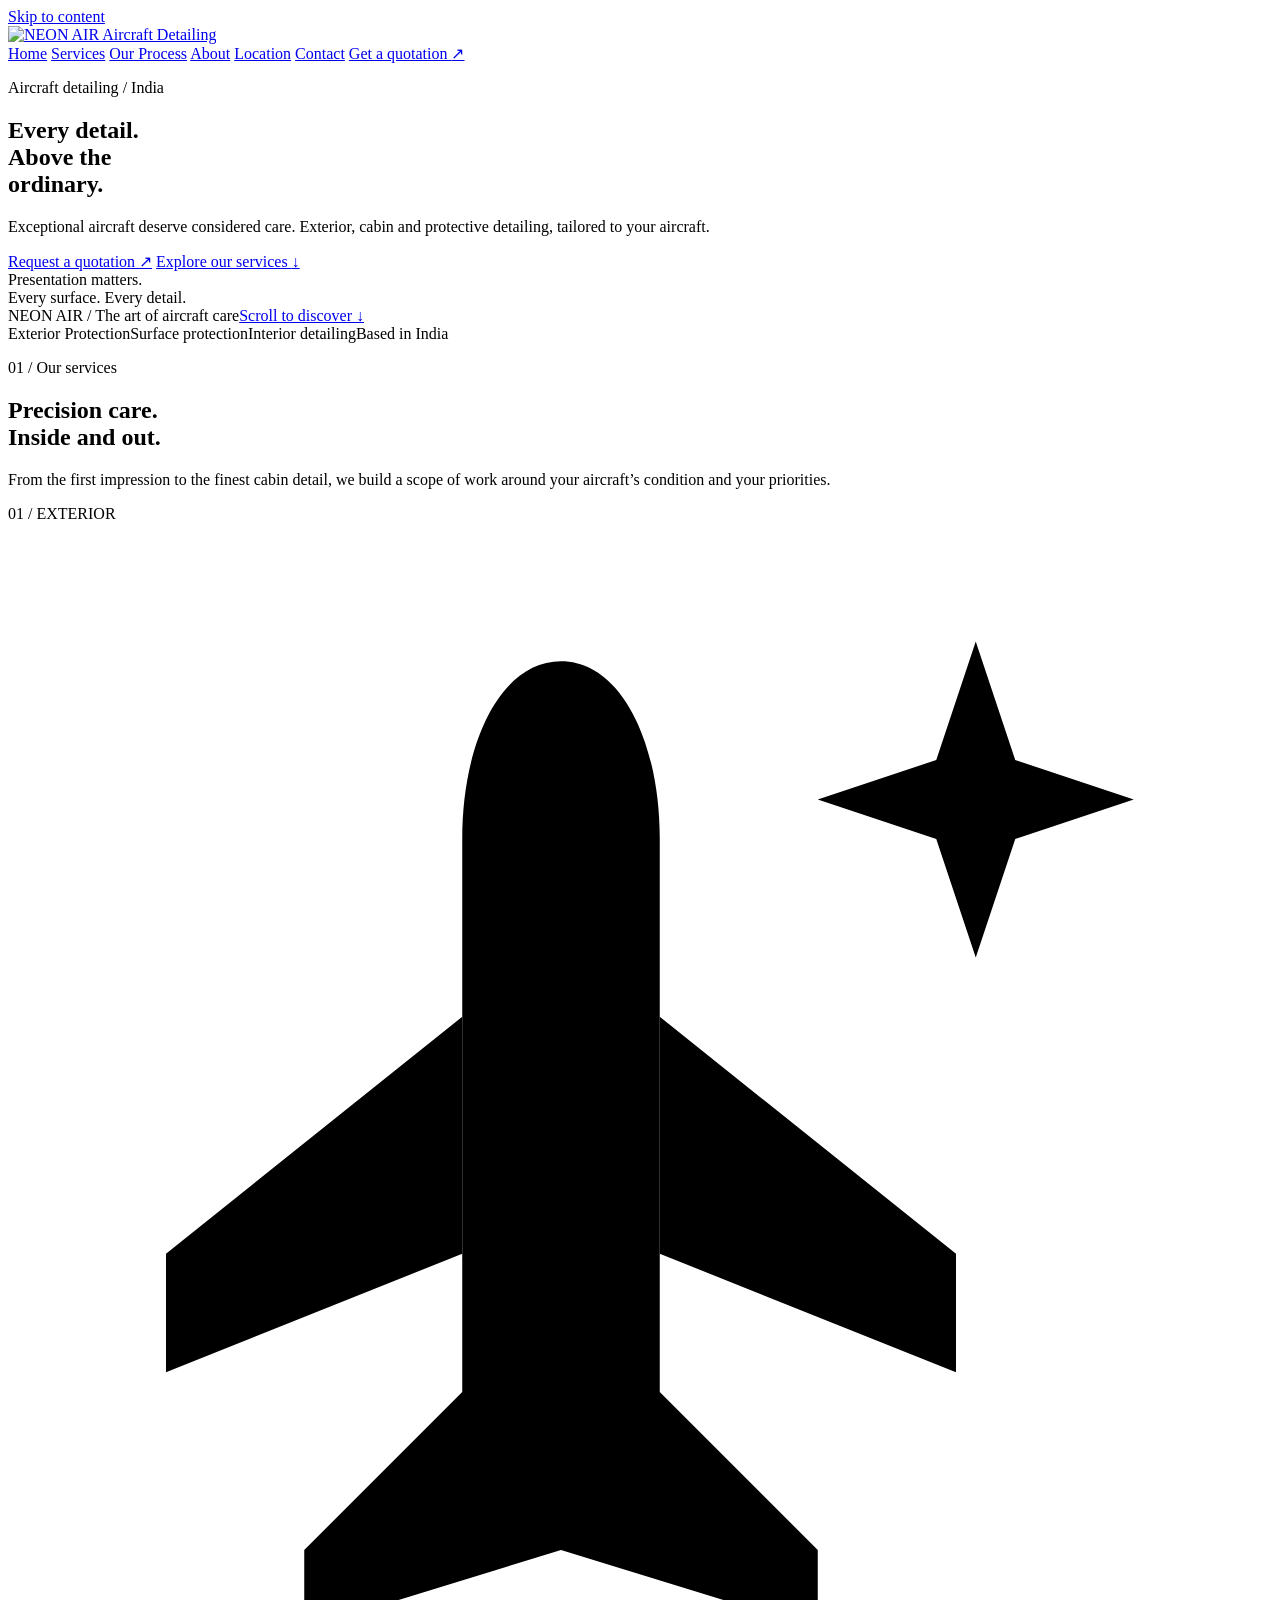
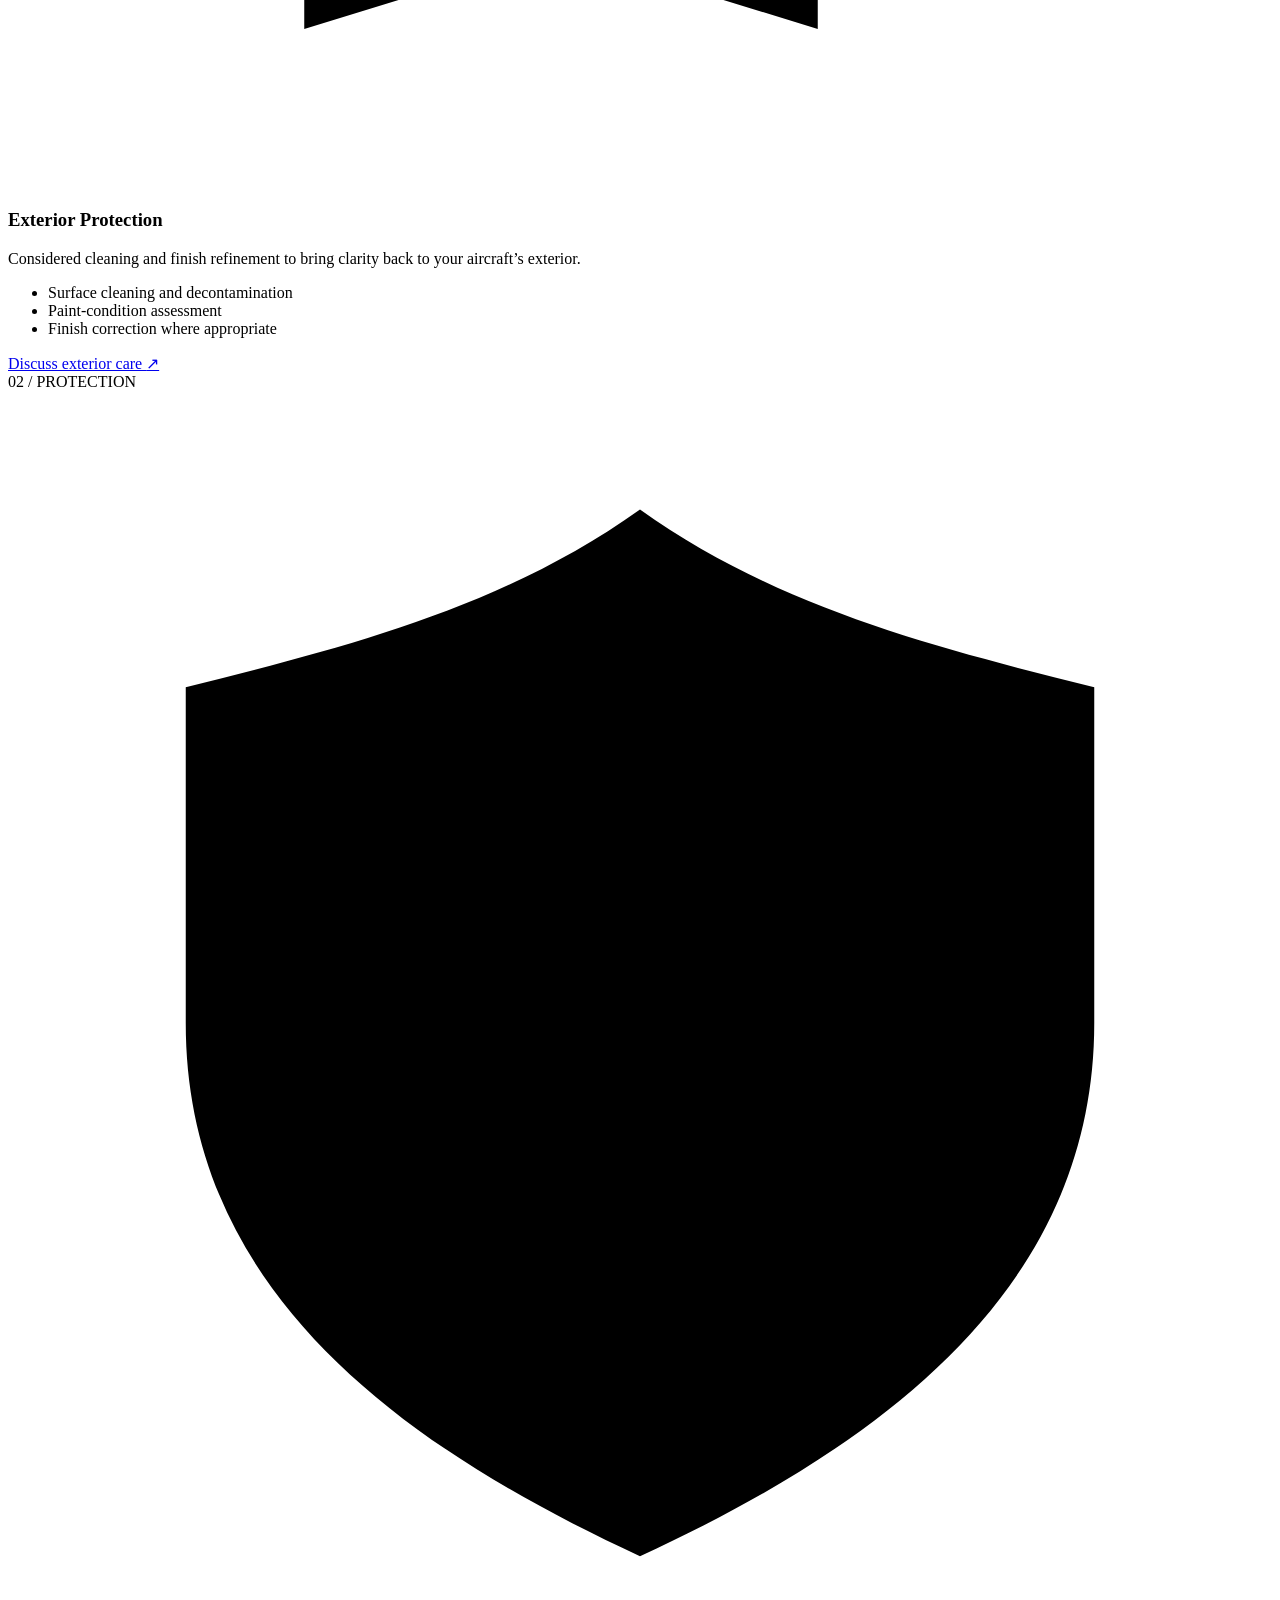
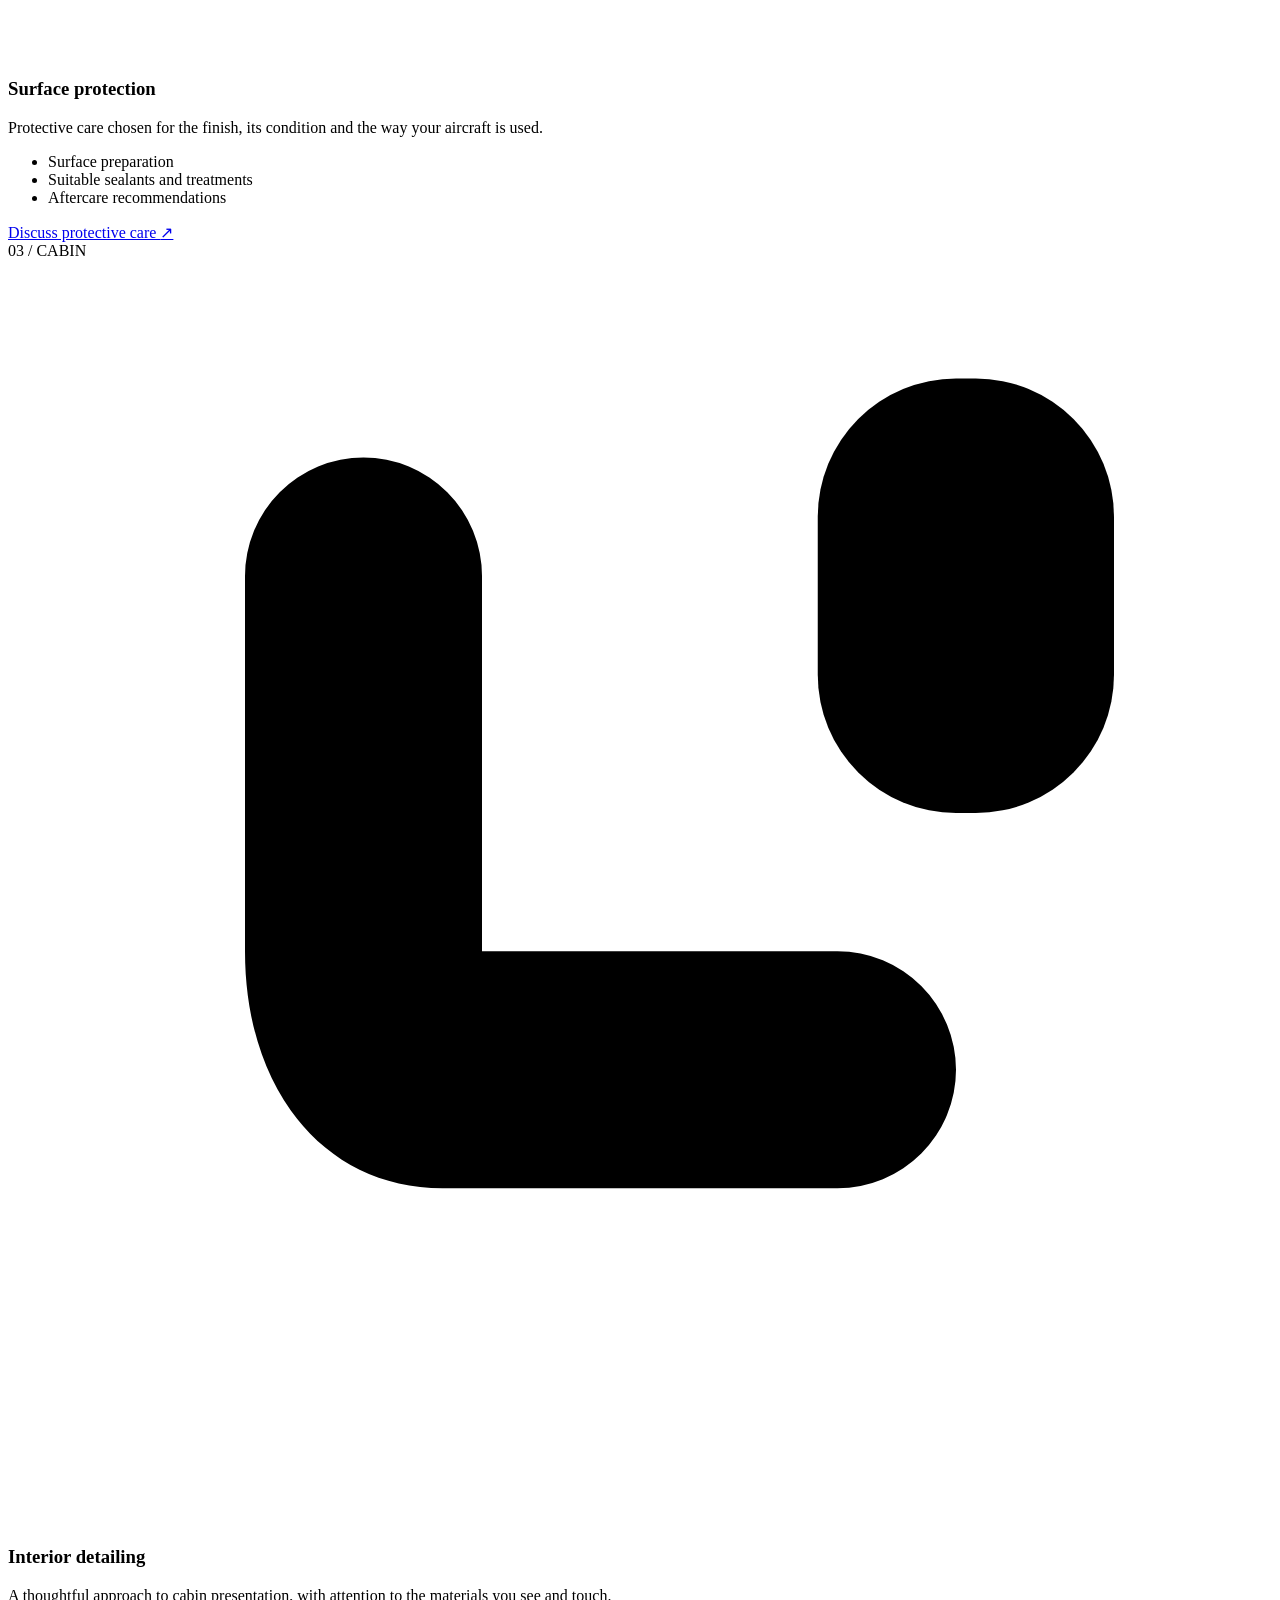
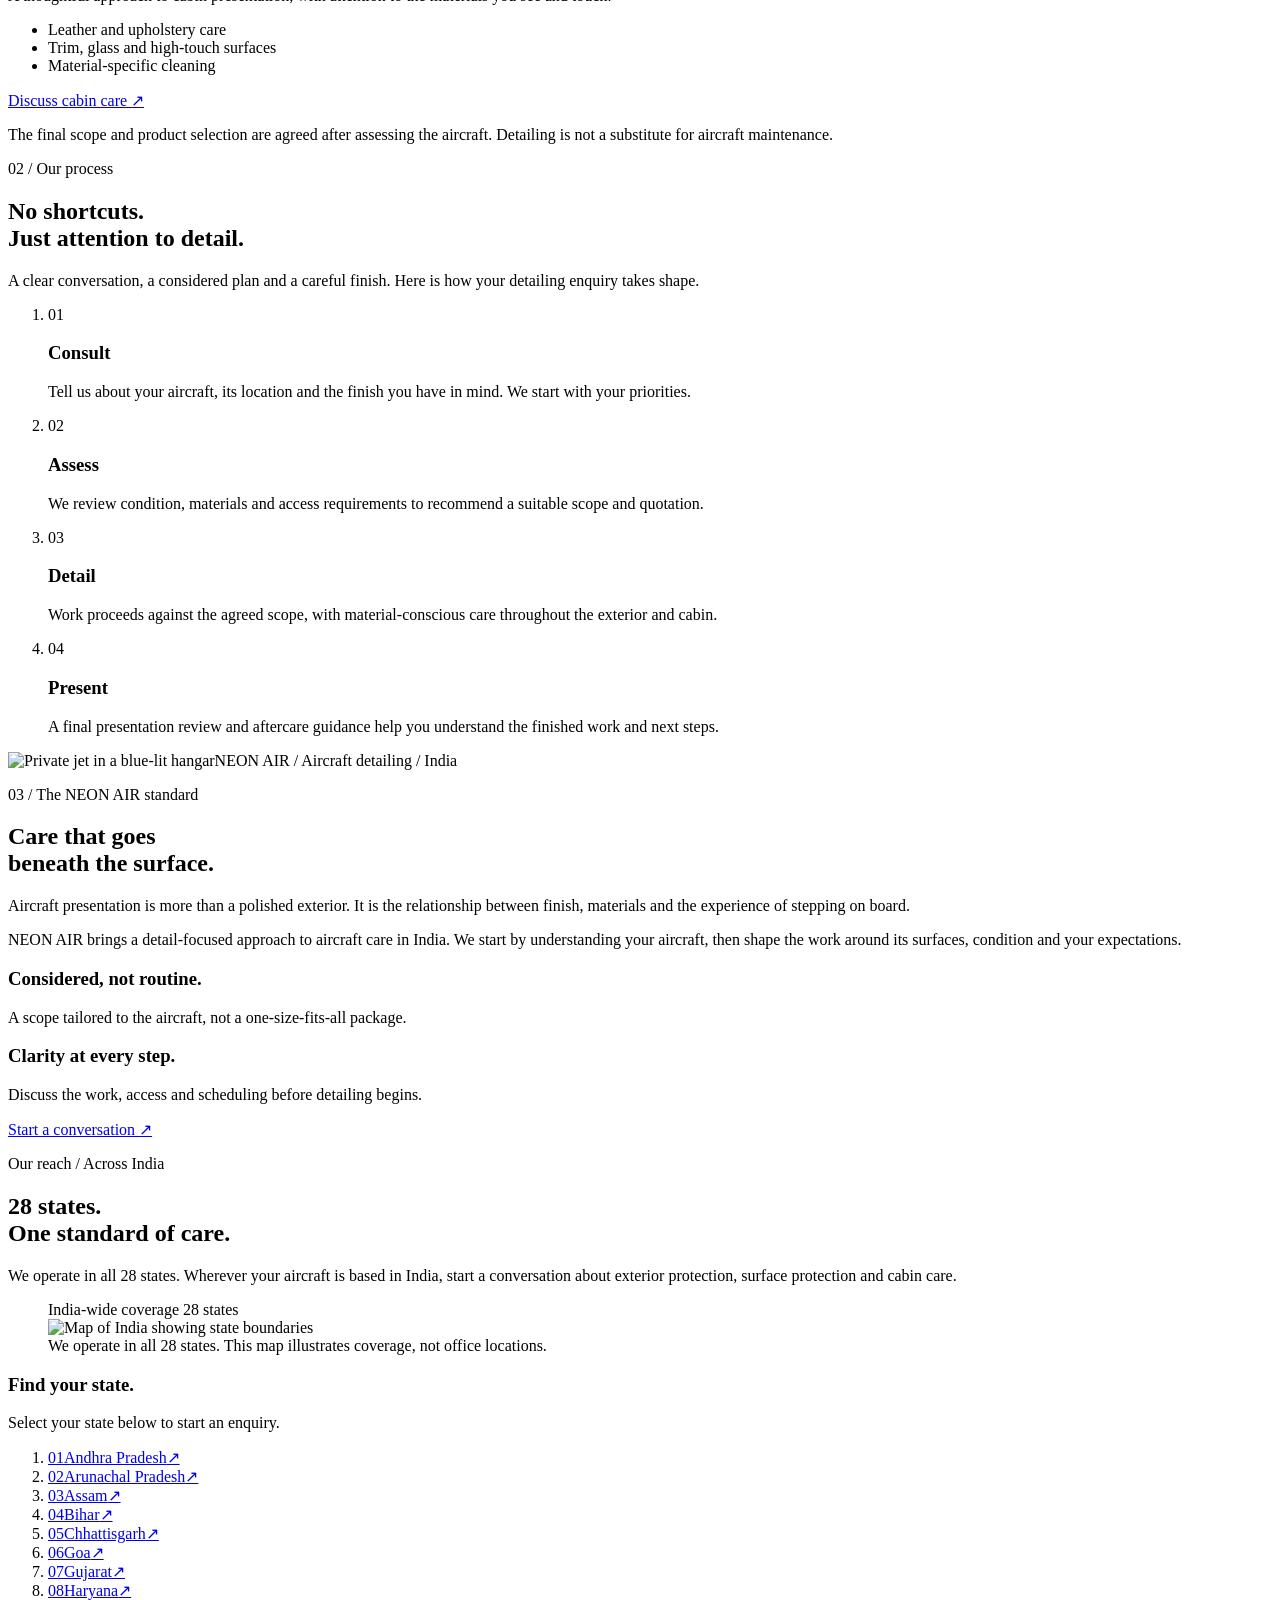
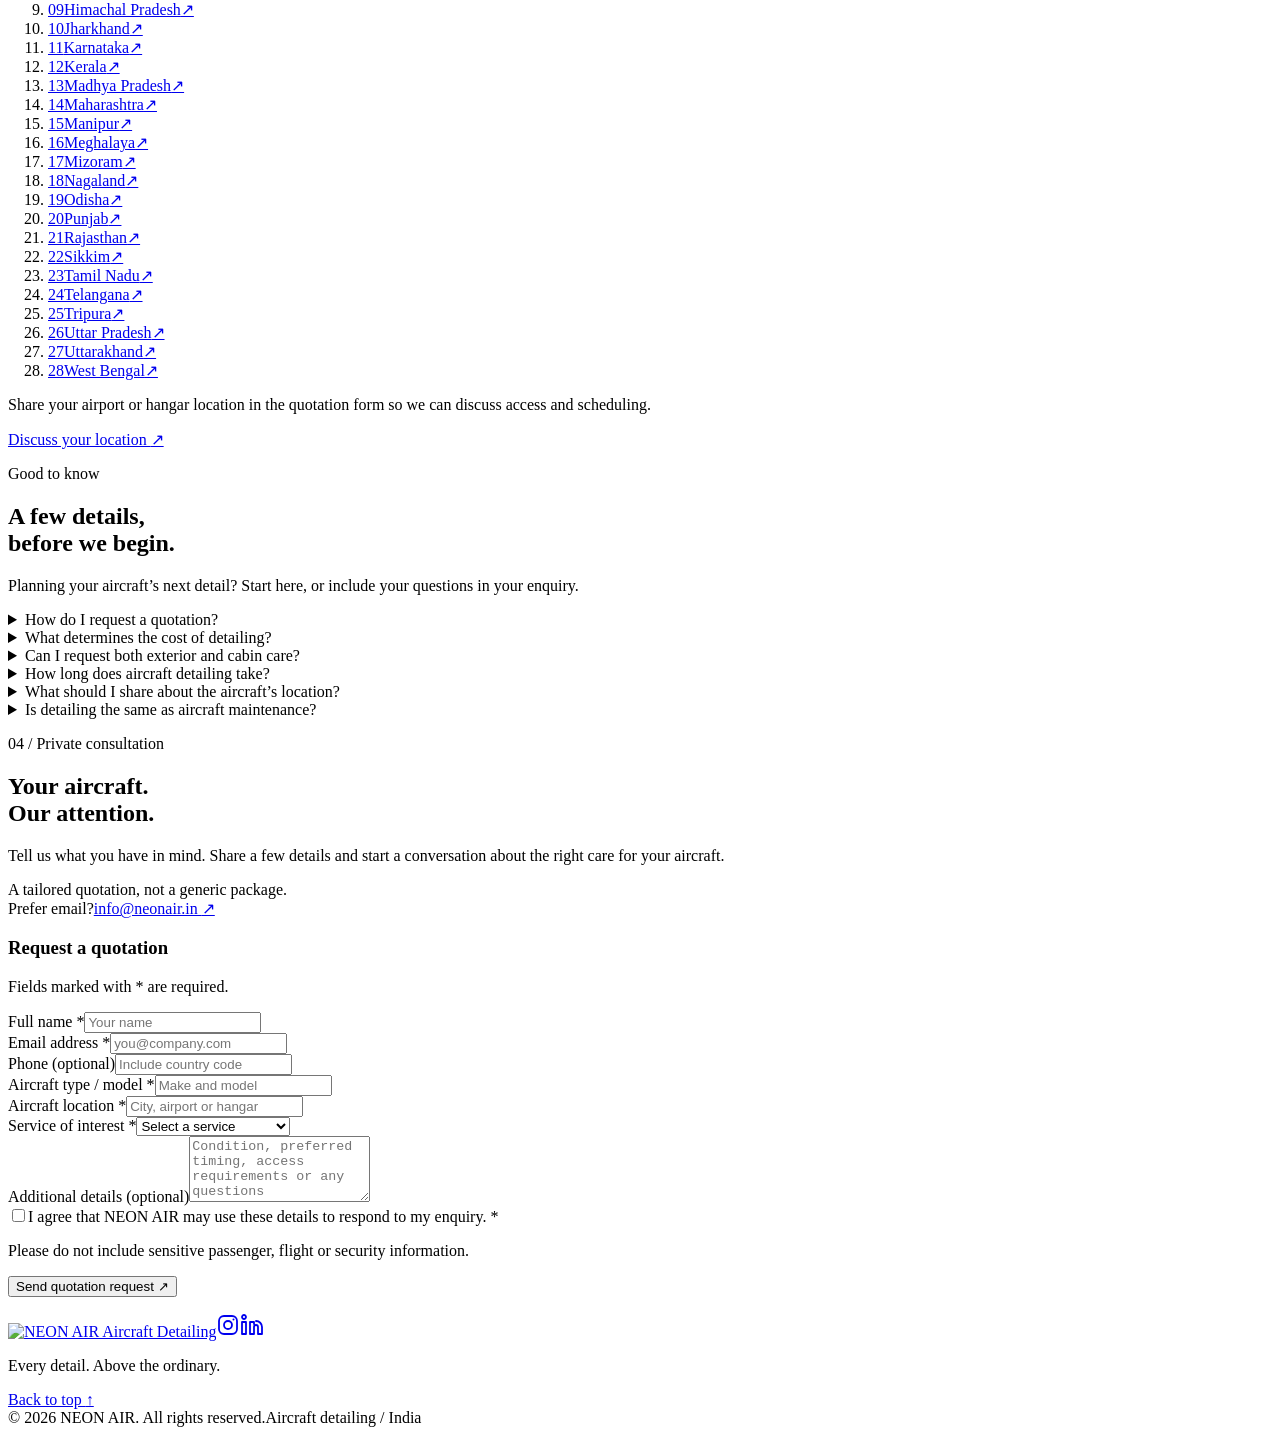
==== index.html @ f0d74b93 "Add NEON AIR homepage" ====
<!doctype html>
<html lang="en">
<head>
  <meta charset="UTF-8">
  <meta name="viewport" content="width=device-width, initial-scale=1">
  <meta name="theme-color" content="#080f20">
  <meta name="description" content="NEON AIR aircraft detailing in India. Explore Exterior Protection, surface protection and interior detailing, and request a tailored quotation for your aircraft.">
  <title>NEON AIR | Aircraft Detailing in India</title>
  <link rel="icon" href="neon-air-logo.webp" type="image/webp">
  <link rel="preload" href="hero-private-jet.webp" as="image">
  <link rel="stylesheet" href="styles.css">
  <script src="site.js" defer></script>
</head>
<body>
  <a class="skip-link" href="#main">Skip to content</a>
  <header class="site-header">
    <div class="wrap header-inner">
      <a class="brand" href="#top" aria-label="NEON AIR home"><img src="neon-air-logo.webp" alt="NEON AIR Aircraft Detailing" width="1806" height="871"></a>
      <nav id="primary-navigation" class="navigation" aria-label="Main navigation">
        <a href="#top" aria-current="location">Home</a>
        <a href="#services">Services</a>
        <a href="#process">Our Process</a>
        <a href="#about">About</a>
        <a href="#coverage">Location</a>
        <a href="#contact">Contact</a>
        <a class="button button-small nav-quote" href="#contact">Get a quotation <span aria-hidden="true">↗</span></a>
      </nav>
    </div>
  </header>
  <main id="main" tabindex="-1">
    <section id="top" class="hero" aria-labelledby="hero-title">
      <div class="wrap hero-inner">
        <div class="hero-copy">
          <p class="eyebrow"><span class="status-dot" aria-hidden="true"></span> Aircraft detailing <span class="divider">/</span> India</p>
          <h1 id="hero-title">Every detail.<br>Above the<br><span>ordinary.</span></h1>
          <p class="hero-description">Exceptional aircraft deserve considered care. Exterior, cabin and protective detailing, tailored to your aircraft.</p>
          <div class="cta-row">
            <a class="button button-filled" href="#contact">Request a quotation <span aria-hidden="true">↗</span></a>
            <a class="text-link" href="#services">Explore our services <span aria-hidden="true">↓</span></a>
          </div>
        </div>
        <div class="hero-caption"><span class="caption-line" aria-hidden="true"></span><span>Presentation matters.<br>Every surface. Every detail.</span></div>
      </div>
      <div class="hero-bottom wrap"><span>NEON AIR <span class="divider">/</span> The art of aircraft care</span><a href="#services">Scroll to discover <span aria-hidden="true">↓</span></a></div>
    </section>

    <div class="service-strip" aria-label="Our areas of care"><div class="wrap"><span>Exterior Protection</span><span>Surface protection</span><span>Interior detailing</span><span class="strip-location">Based in India</span></div></div>

    <section id="services" class="section" aria-labelledby="services-title">
      <div class="wrap">
        <div class="section-heading"><div><p class="eyebrow">01 <span class="divider">/</span> Our services</p><h2 id="services-title">Precision care.<br><span class="muted-heading">Inside and out.</span></h2></div><p class="section-intro">From the first impression to the finest cabin detail, we build a scope of work around your aircraft’s condition and your priorities.</p></div>
        <div class="services-grid">
          <article class="service-card"><span class="service-number">01 / EXTERIOR</span><div class="service-symbol" aria-hidden="true"><svg viewBox="0 0 64 64" focusable="false"><path d="M33 52V16c0-5-2-9-5-9s-5 4-5 9v36l5-4 5 4Z"/><path d="m23 25-15 12v6l15-6m10-12 15 12v6l-15-6M23 44l-8 8v4l13-4 13 4v-4l-8-8"/><path class="icon-accent" d="m49 6 2 6 6 2-6 2-2 6-2-6-6-2 6-2 2-6Z"/></svg></div><h3>Exterior Protection</h3><p>Considered cleaning and finish refinement to bring clarity back to your aircraft’s exterior.</p><ul><li>Surface cleaning and decontamination</li><li>Paint-condition assessment</li><li>Finish correction where appropriate</li></ul><a class="text-link" href="#contact" data-service="Exterior Protection">Discuss exterior care <span aria-hidden="true">↗</span></a></article>
          <article class="service-card"><span class="service-number">02 / PROTECTION</span><div class="service-symbol" aria-hidden="true"><svg viewBox="0 0 64 64" focusable="false"><path d="M32 6c7 5 15 7 23 9v17c0 13-10 21-23 27C19 53 9 45 9 32V15c8-2 16-4 23-9Z"/><path d="M32 14c5 3 10 5 15 6v12c0 9-6 15-15 20-9-5-15-11-15-20V20c5-1 10-3 15-6Z"/><path class="icon-accent" d="m23 32 6 6 13-14"/></svg></div><h3>Surface protection</h3><p>Protective care chosen for the finish, its condition and the way your aircraft is used.</p><ul><li>Surface preparation</li><li>Suitable sealants and treatments</li><li>Aftercare recommendations</li></ul><a class="text-link" href="#contact" data-service="Surface protection">Discuss protective care <span aria-hidden="true">↗</span></a></article>
          <article class="service-card"><span class="service-number">03 / CABIN</span><div class="service-symbol" aria-hidden="true"><svg viewBox="0 0 64 64" focusable="false"><rect x="41" y="6" width="15" height="22" rx="7"/><path d="M12 35V16a6 6 0 0 1 12 0v19h18a6 6 0 0 1 0 12H22c-6 0-10-5-10-12Zm12-7h10M22 47v10m19-10v10M17 57h29"/><path class="icon-accent" d="M46 12h5m-3 5v5"/></svg></div><h3>Interior detailing</h3><p>A thoughtful approach to cabin presentation, with attention to the materials you see and touch.</p><ul><li>Leather and upholstery care</li><li>Trim, glass and high-touch surfaces</li><li>Material-specific cleaning</li></ul><a class="text-link" href="#contact" data-service="Interior detailing">Discuss cabin care <span aria-hidden="true">↗</span></a></article>
        </div>
        <p class="section-footnote">The final scope and product selection are agreed after assessing the aircraft. Detailing is not a substitute for aircraft maintenance.</p>
      </div>
    </section>

    <section id="process" class="section section-alt" aria-labelledby="process-title">
      <div class="wrap">
        <div class="section-heading"><div><p class="eyebrow">02 <span class="divider">/</span> Our process</p><h2 id="process-title">No shortcuts.<br><span class="muted-heading">Just attention to detail.</span></h2></div><p class="section-intro">A clear conversation, a considered plan and a careful finish. Here is how your detailing enquiry takes shape.</p></div>
        <ol class="process-grid">
          <li><span class="step-number">01</span><h3>Consult</h3><p>Tell us about your aircraft, its location and the finish you have in mind. We start with your priorities.</p></li>
          <li><span class="step-number">02</span><h3>Assess</h3><p>We review condition, materials and access requirements to recommend a suitable scope and quotation.</p></li>
          <li><span class="step-number">03</span><h3>Detail</h3><p>Work proceeds against the agreed scope, with material-conscious care throughout the exterior and cabin.</p></li>
          <li><span class="step-number">04</span><h3>Present</h3><p>A final presentation review and aftercare guidance help you understand the finished work and next steps.</p></li>
        </ol>
      </div>
    </section>

    <section id="about" class="section" aria-labelledby="about-title">
      <div class="wrap about-grid">
        <div class="about-image"><img src="hero-private-jet.webp" alt="Private jet in a blue-lit hangar" width="1672" height="941" loading="lazy"><span class="image-caption">NEON AIR / Aircraft detailing / India</span></div>
        <div class="about-copy"><p class="eyebrow">03 <span class="divider">/</span> The NEON AIR standard</p><h2 id="about-title">Care that goes<br>beneath the surface.</h2><p>Aircraft presentation is more than a polished exterior. It is the relationship between finish, materials and the experience of stepping on board.</p><p>NEON AIR brings a detail-focused approach to aircraft care in India. We start by understanding your aircraft, then shape the work around its surfaces, condition and your expectations.</p><div class="about-principles"><div><h3>Considered, not routine.</h3><p>A scope tailored to the aircraft, not a one-size-fits-all package.</p></div><div><h3>Clarity at every step.</h3><p>Discuss the work, access and scheduling before detailing begins.</p></div></div><a class="text-link" href="#contact">Start a conversation <span aria-hidden="true">↗</span></a></div>
      </div>
    </section>

    <section id="coverage" class="section coverage-section" aria-labelledby="coverage-title">
      <div class="wrap">
        <div class="section-heading"><div><p class="eyebrow">Our reach <span class="divider">/</span> Across India</p><h2 id="coverage-title">28 states.<br><span class="muted-heading">One standard of care.</span></h2></div><p class="section-intro">We operate in all 28 states. Wherever your aircraft is based in India, start a conversation about exterior protection, surface protection and cabin care.</p></div>
        <div class="coverage-grid">
          <figure class="coverage-map">
            <div class="map-heading"><span class="eyebrow">India-wide coverage</span><span class="map-key"><span class="status-dot" aria-hidden="true"></span> 28 states</span></div>
            <img src="india-map.webp" alt="Map of India showing state boundaries" width="658" height="602" loading="lazy">
            <figcaption>We operate in all 28 states. This map illustrates coverage, not office locations.</figcaption>
          </figure>
          <div class="coverage-states">
            <h3>Find your state.</h3><p class="coverage-intro">Select your state below to start an enquiry.</p>
            <ol class="state-list" aria-label="All 28 states served by NEON AIR">
              <li><a href="#contact" data-state="Andhra Pradesh"><span class="state-number">01</span><span>Andhra Pradesh</span><span class="state-arrow" aria-hidden="true">↗</span></a></li>
              <li><a href="#contact" data-state="Arunachal Pradesh"><span class="state-number">02</span><span>Arunachal Pradesh</span><span class="state-arrow" aria-hidden="true">↗</span></a></li>
              <li><a href="#contact" data-state="Assam"><span class="state-number">03</span><span>Assam</span><span class="state-arrow" aria-hidden="true">↗</span></a></li>
              <li><a href="#contact" data-state="Bihar"><span class="state-number">04</span><span>Bihar</span><span class="state-arrow" aria-hidden="true">↗</span></a></li>
              <li><a href="#contact" data-state="Chhattisgarh"><span class="state-number">05</span><span>Chhattisgarh</span><span class="state-arrow" aria-hidden="true">↗</span></a></li>
              <li><a href="#contact" data-state="Goa"><span class="state-number">06</span><span>Goa</span><span class="state-arrow" aria-hidden="true">↗</span></a></li>
              <li><a href="#contact" data-state="Gujarat"><span class="state-number">07</span><span>Gujarat</span><span class="state-arrow" aria-hidden="true">↗</span></a></li>
              <li><a href="#contact" data-state="Haryana"><span class="state-number">08</span><span>Haryana</span><span class="state-arrow" aria-hidden="true">↗</span></a></li>
              <li><a href="#contact" data-state="Himachal Pradesh"><span class="state-number">09</span><span>Himachal Pradesh</span><span class="state-arrow" aria-hidden="true">↗</span></a></li>
              <li><a href="#contact" data-state="Jharkhand"><span class="state-number">10</span><span>Jharkhand</span><span class="state-arrow" aria-hidden="true">↗</span></a></li>
              <li><a href="#contact" data-state="Karnataka"><span class="state-number">11</span><span>Karnataka</span><span class="state-arrow" aria-hidden="true">↗</span></a></li>
              <li><a href="#contact" data-state="Kerala"><span class="state-number">12</span><span>Kerala</span><span class="state-arrow" aria-hidden="true">↗</span></a></li>
              <li><a href="#contact" data-state="Madhya Pradesh"><span class="state-number">13</span><span>Madhya Pradesh</span><span class="state-arrow" aria-hidden="true">↗</span></a></li>
              <li><a href="#contact" data-state="Maharashtra"><span class="state-number">14</span><span>Maharashtra</span><span class="state-arrow" aria-hidden="true">↗</span></a></li>
              <li><a href="#contact" data-state="Manipur"><span class="state-number">15</span><span>Manipur</span><span class="state-arrow" aria-hidden="true">↗</span></a></li>
              <li><a href="#contact" data-state="Meghalaya"><span class="state-number">16</span><span>Meghalaya</span><span class="state-arrow" aria-hidden="true">↗</span></a></li>
              <li><a href="#contact" data-state="Mizoram"><span class="state-number">17</span><span>Mizoram</span><span class="state-arrow" aria-hidden="true">↗</span></a></li>
              <li><a href="#contact" data-state="Nagaland"><span class="state-number">18</span><span>Nagaland</span><span class="state-arrow" aria-hidden="true">↗</span></a></li>
              <li><a href="#contact" data-state="Odisha"><span class="state-number">19</span><span>Odisha</span><span class="state-arrow" aria-hidden="true">↗</span></a></li>
              <li><a href="#contact" data-state="Punjab"><span class="state-number">20</span><span>Punjab</span><span class="state-arrow" aria-hidden="true">↗</span></a></li>
              <li><a href="#contact" data-state="Rajasthan"><span class="state-number">21</span><span>Rajasthan</span><span class="state-arrow" aria-hidden="true">↗</span></a></li>
              <li><a href="#contact" data-state="Sikkim"><span class="state-number">22</span><span>Sikkim</span><span class="state-arrow" aria-hidden="true">↗</span></a></li>
              <li><a href="#contact" data-state="Tamil Nadu"><span class="state-number">23</span><span>Tamil Nadu</span><span class="state-arrow" aria-hidden="true">↗</span></a></li>
              <li><a href="#contact" data-state="Telangana"><span class="state-number">24</span><span>Telangana</span><span class="state-arrow" aria-hidden="true">↗</span></a></li>
              <li><a href="#contact" data-state="Tripura"><span class="state-number">25</span><span>Tripura</span><span class="state-arrow" aria-hidden="true">↗</span></a></li>
              <li><a href="#contact" data-state="Uttar Pradesh"><span class="state-number">26</span><span>Uttar Pradesh</span><span class="state-arrow" aria-hidden="true">↗</span></a></li>
              <li><a href="#contact" data-state="Uttarakhand"><span class="state-number">27</span><span>Uttarakhand</span><span class="state-arrow" aria-hidden="true">↗</span></a></li>
              <li><a href="#contact" data-state="West Bengal"><span class="state-number">28</span><span>West Bengal</span><span class="state-arrow" aria-hidden="true">↗</span></a></li>
            </ol>
            <p class="coverage-note">Share your airport or hangar location in the quotation form so we can discuss access and scheduling.</p>
            <a class="button" href="#contact">Discuss your location <span aria-hidden="true">↗</span></a>
          </div>
        </div>
      </div>
    </section>

    <section class="section section-alt" aria-labelledby="faq-title">
      <div class="wrap faq-grid"><div><p class="eyebrow">Good to know</p><h2 id="faq-title">A few details,<br>before we begin.</h2><p class="section-intro">Planning your aircraft’s next detail? Start here, or include your questions in your enquiry.</p></div><div class="faq-list">
        <details><summary>How do I request a quotation?</summary><p>Complete the form below with your aircraft type, location and services of interest. Add any condition details or timing preferences so we can discuss a suitable scope with you.</p></details>
        <details><summary>What determines the cost of detailing?</summary><p>The aircraft’s size, surface condition, requested services and access requirements inform the quotation. The scope is discussed before work is agreed; there is no single price for every aircraft.</p></details>
        <details><summary>Can I request both exterior and cabin care?</summary><p>Yes. Select “Complete aircraft care” in the enquiry form, or explain the combination you need in the details field. We can then discuss the appropriate work for each area.</p></details>
        <details><summary>How long does aircraft detailing take?</summary><p>Timing depends on the agreed scope and the condition of the aircraft. Share your preferred dates and operational constraints so scheduling and availability can be discussed during the consultation.</p></details>
        <details><summary>What should I share about the aircraft’s location?</summary><p>Include the city, airport or hangar location, along with any relevant access arrangements. Location and availability are confirmed during the consultation before work is scheduled.</p></details>
        <details><summary>Is detailing the same as aircraft maintenance?</summary><p>No. Detailing focuses on cleaning, surface care and presentation. It does not replace inspections, airworthiness requirements or maintenance by appropriately qualified personnel.</p></details>
      </div></div>
    </section>

    <section id="contact" class="section contact-section" aria-labelledby="contact-title">
      <div class="wrap contact-grid">
        <div class="contact-copy"><p class="eyebrow">04 <span class="divider">/</span> Private consultation</p><h2 id="contact-title">Your aircraft.<br><span>Our attention.</span></h2><p>Tell us what you have in mind. Share a few details and start a conversation about the right care for your aircraft.</p><div class="contact-note"><span class="status-dot" aria-hidden="true"></span><span>A tailored quotation, not a generic package.</span></div><div class="email-contact"><span>Prefer email?</span><a href="mailto:info@neonair.in">info@neonair.in <span aria-hidden="true">↗</span></a></div></div>
        <form name="quotation" id="quotation-form" method="POST" action="/thank-you" data-netlify="true" netlify-honeypot="bot-field" class="quote-form">
          <input type="hidden" name="form-name" value="quotation">
          <p hidden><label>Leave this field empty: <input name="bot-field" tabindex="-1" autocomplete="off"></label></p>
          <h3>Request a quotation</h3><p class="form-intro">Fields marked with * are required.</p>
          <div class="form-grid">
            <div class="field"><label for="name">Full name *</label><input id="name" name="name" autocomplete="name" maxlength="120" required placeholder="Your name"></div>
            <div class="field"><label for="email">Email address *</label><input id="email" name="email" type="email" autocomplete="email" maxlength="254" required placeholder="you@company.com"></div>
            <div class="field"><label for="phone">Phone <span>(optional)</span></label><input id="phone" name="phone" type="tel" autocomplete="tel" maxlength="40" placeholder="Include country code"></div>
            <div class="field"><label for="aircraft">Aircraft type / model *</label><input id="aircraft" name="aircraft" maxlength="160" required placeholder="Make and model"></div>
            <div class="field"><label for="location">Aircraft location *</label><input id="location" name="location" maxlength="200" required placeholder="City, airport or hangar"></div>
            <div class="field"><label for="service">Service of interest *</label><select id="service" name="service" required><option value="" disabled selected>Select a service</option><option>Exterior Protection</option><option>Surface protection</option><option>Interior detailing</option><option>Complete aircraft care</option><option>Help me choose</option></select></div>
            <div class="field field-wide"><label for="message">Additional details <span>(optional)</span></label><textarea id="message" name="message" rows="4" maxlength="3000" placeholder="Condition, preferred timing, access requirements or any questions"></textarea></div>
          </div>
          <label class="consent"><input type="checkbox" name="consent" value="agreed" required><span>I agree that NEON AIR may use these details to respond to my enquiry. *</span></label>
          <p class="privacy-note">Please do not include sensitive passenger, flight or security information.</p>
          <button class="button button-filled submit-button" type="submit">Send quotation request <span aria-hidden="true">↗</span></button>
          <p class="form-status" id="form-status" role="status" aria-live="polite" aria-atomic="true"></p>
          <noscript><p class="privacy-note">Submitting opens a confirmation page. JavaScript is not required.</p></noscript>
        </form>
      </div>
    </section>
  </main>
  <footer><div class="wrap footer-main"><div class="footer-identity"><a class="brand footer-brand" href="#top" aria-label="NEON AIR home"><img src="neon-air-logo.webp" alt="NEON AIR Aircraft Detailing" width="1806" height="871" loading="lazy"></a><a class="instagram-link" href="https://www.instagram.com/neon_air.in?cplk=MTF4bDludWRhMzQxeA==" target="_blank" rel="noopener noreferrer" aria-label="NEON AIR on Instagram (@neon_air.in), opens in a new tab" title="Follow @neon_air.in on Instagram"><svg viewBox="0 0 24 24" width="24" height="24" fill="none" stroke="currentColor" stroke-width="1.8" aria-hidden="true" focusable="false"><rect x="3" y="3" width="18" height="18" rx="5"></rect><circle cx="12" cy="12" r="4"></circle><circle cx="17.5" cy="6.5" r="1" fill="currentColor" stroke="none"></circle></svg></a><a class="linkedin-link" href="https://www.linkedin.com/company/neon-airin/" target="_blank" rel="noopener noreferrer" aria-label="NEON AIR on LinkedIn, opens in a new tab" title="Follow NEON AIR on LinkedIn"><svg viewBox="0 0 24 24" width="24" height="24" fill="none" stroke="currentColor" stroke-width="1.8" stroke-linecap="round" stroke-linejoin="round" aria-hidden="true" focusable="false"><path d="M16 8a6 6 0 0 1 6 6v7h-4v-7a2 2 0 0 0-4 0v7h-4V9h4v2"></path><rect x="2" y="9" width="4" height="12"></rect><circle cx="4" cy="4" r="2"></circle></svg></a></div><p>Every detail. Above the ordinary.</p><a class="text-link" href="#top">Back to top <span aria-hidden="true">↑</span></a></div><div class="wrap footer-bottom"><span>© 2026 NEON AIR. All rights reserved.</span><span>Aircraft detailing <span class="divider">/</span> India</span></div></footer>
</body>
</html>
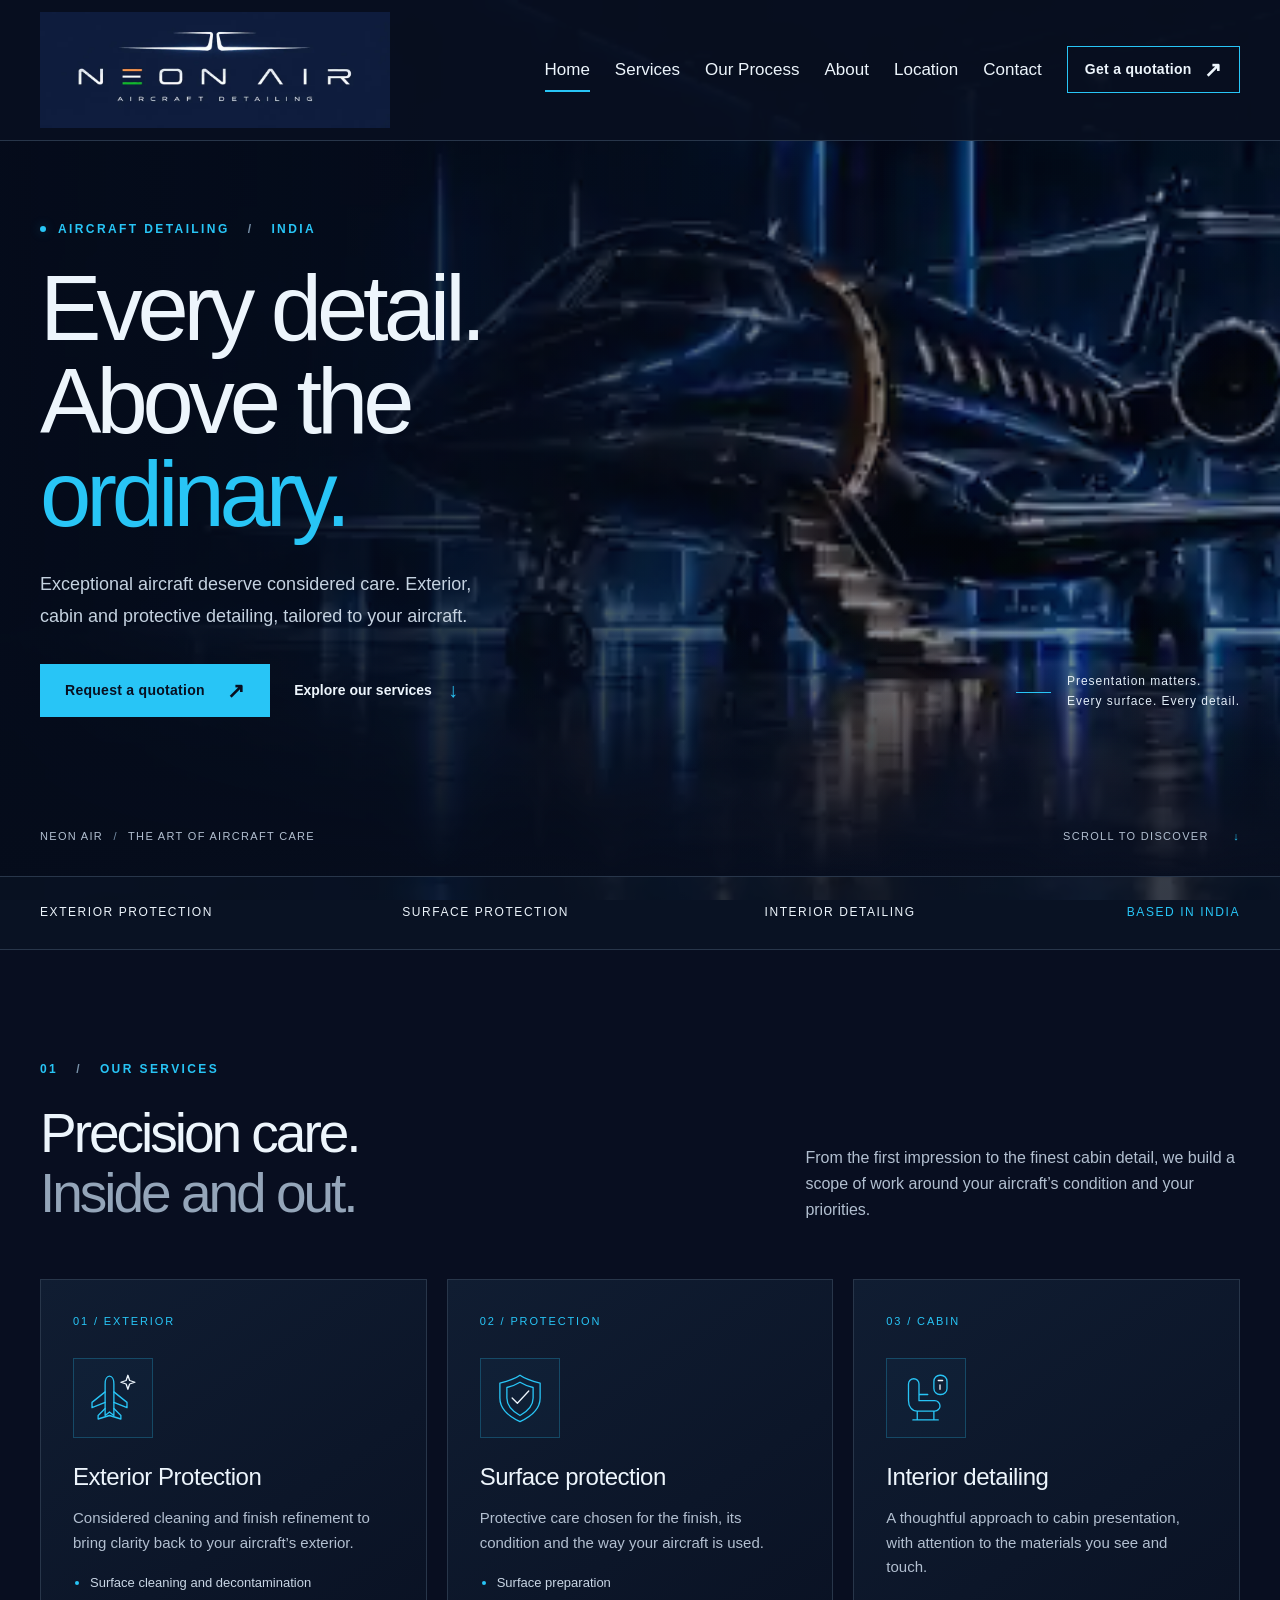
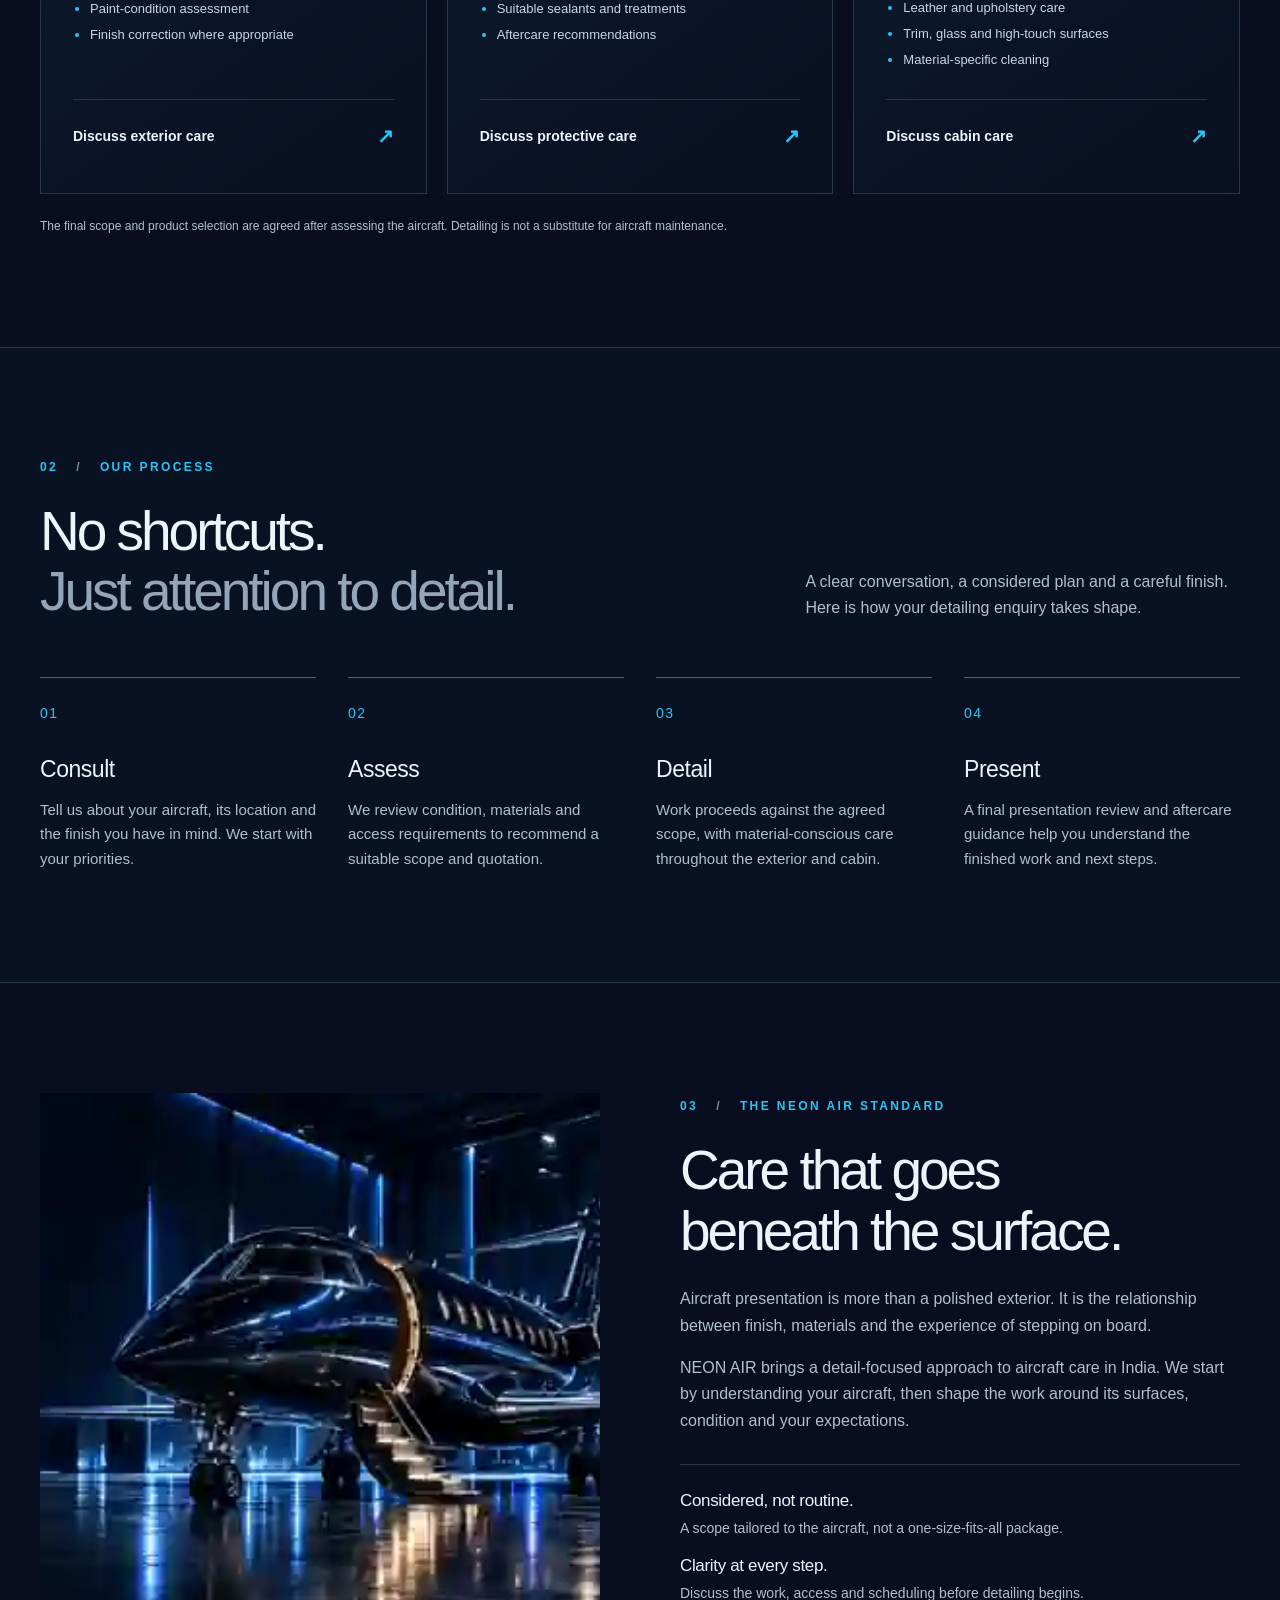
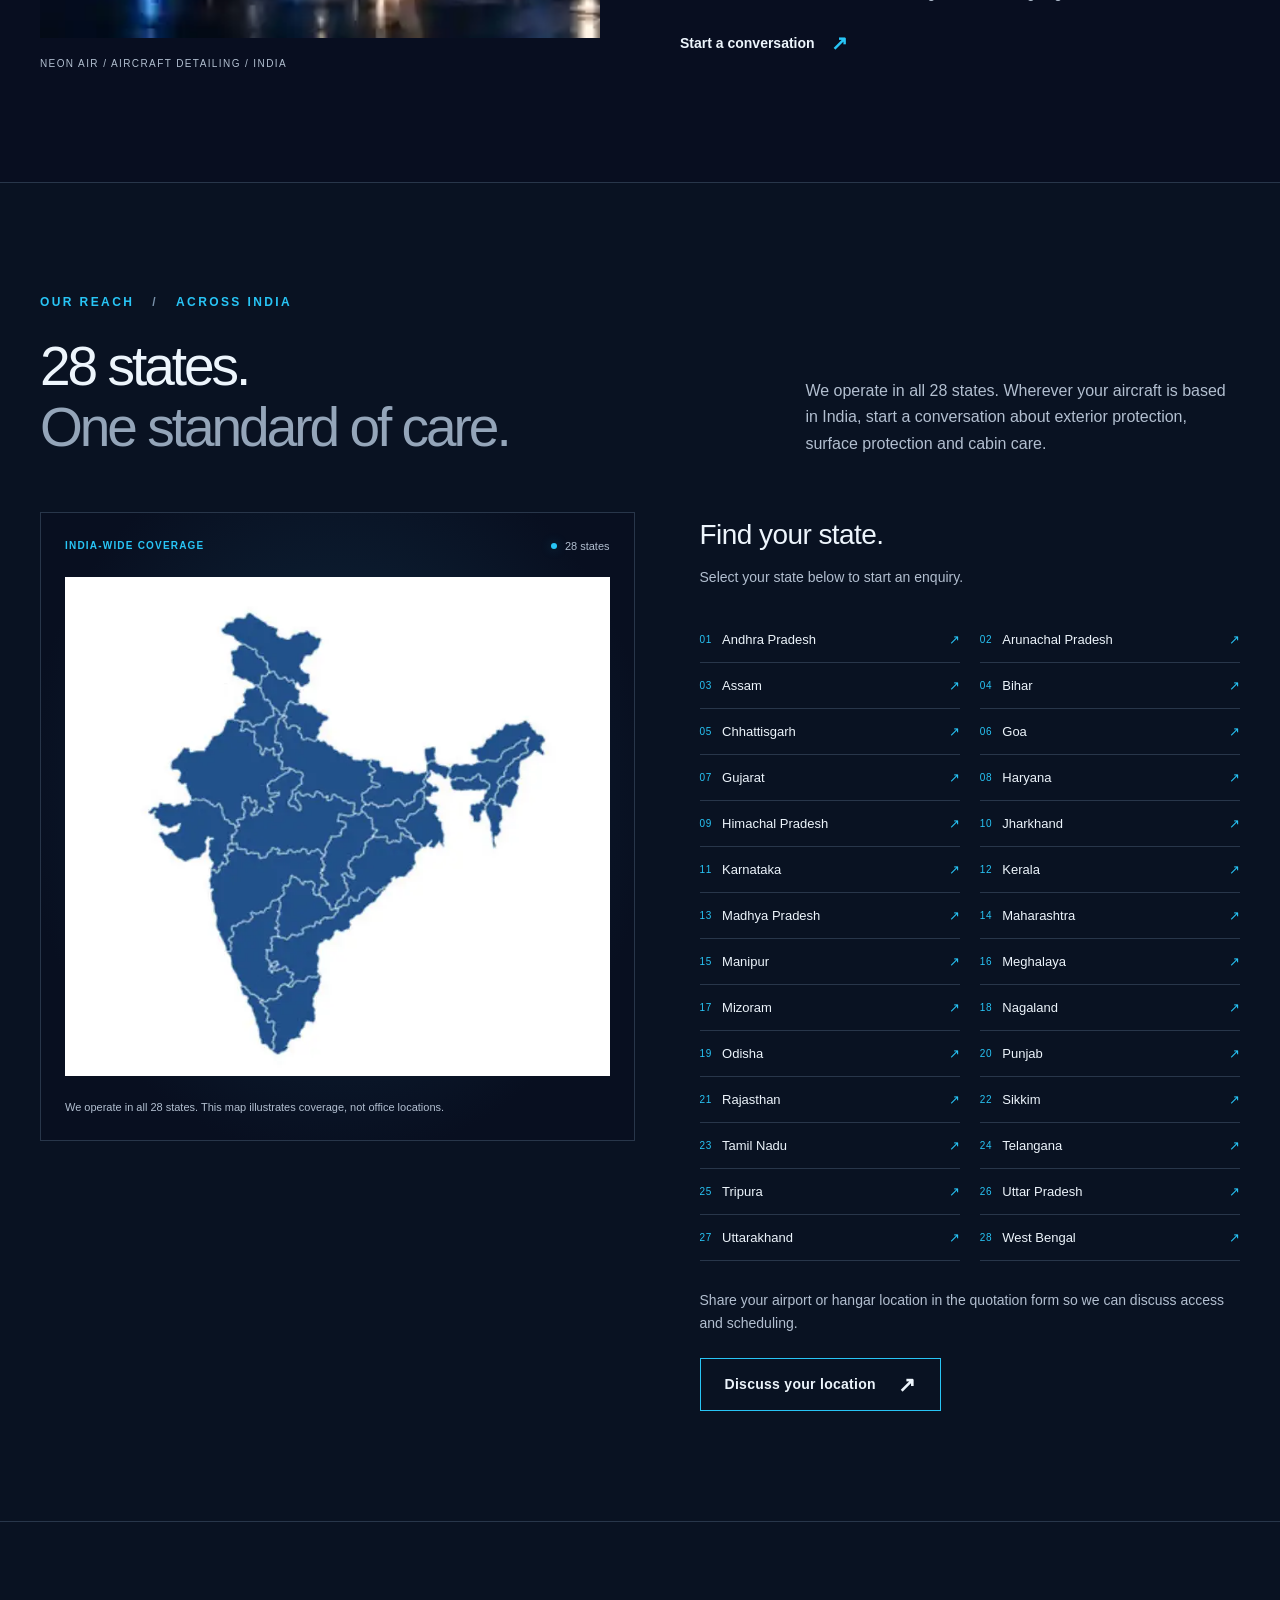
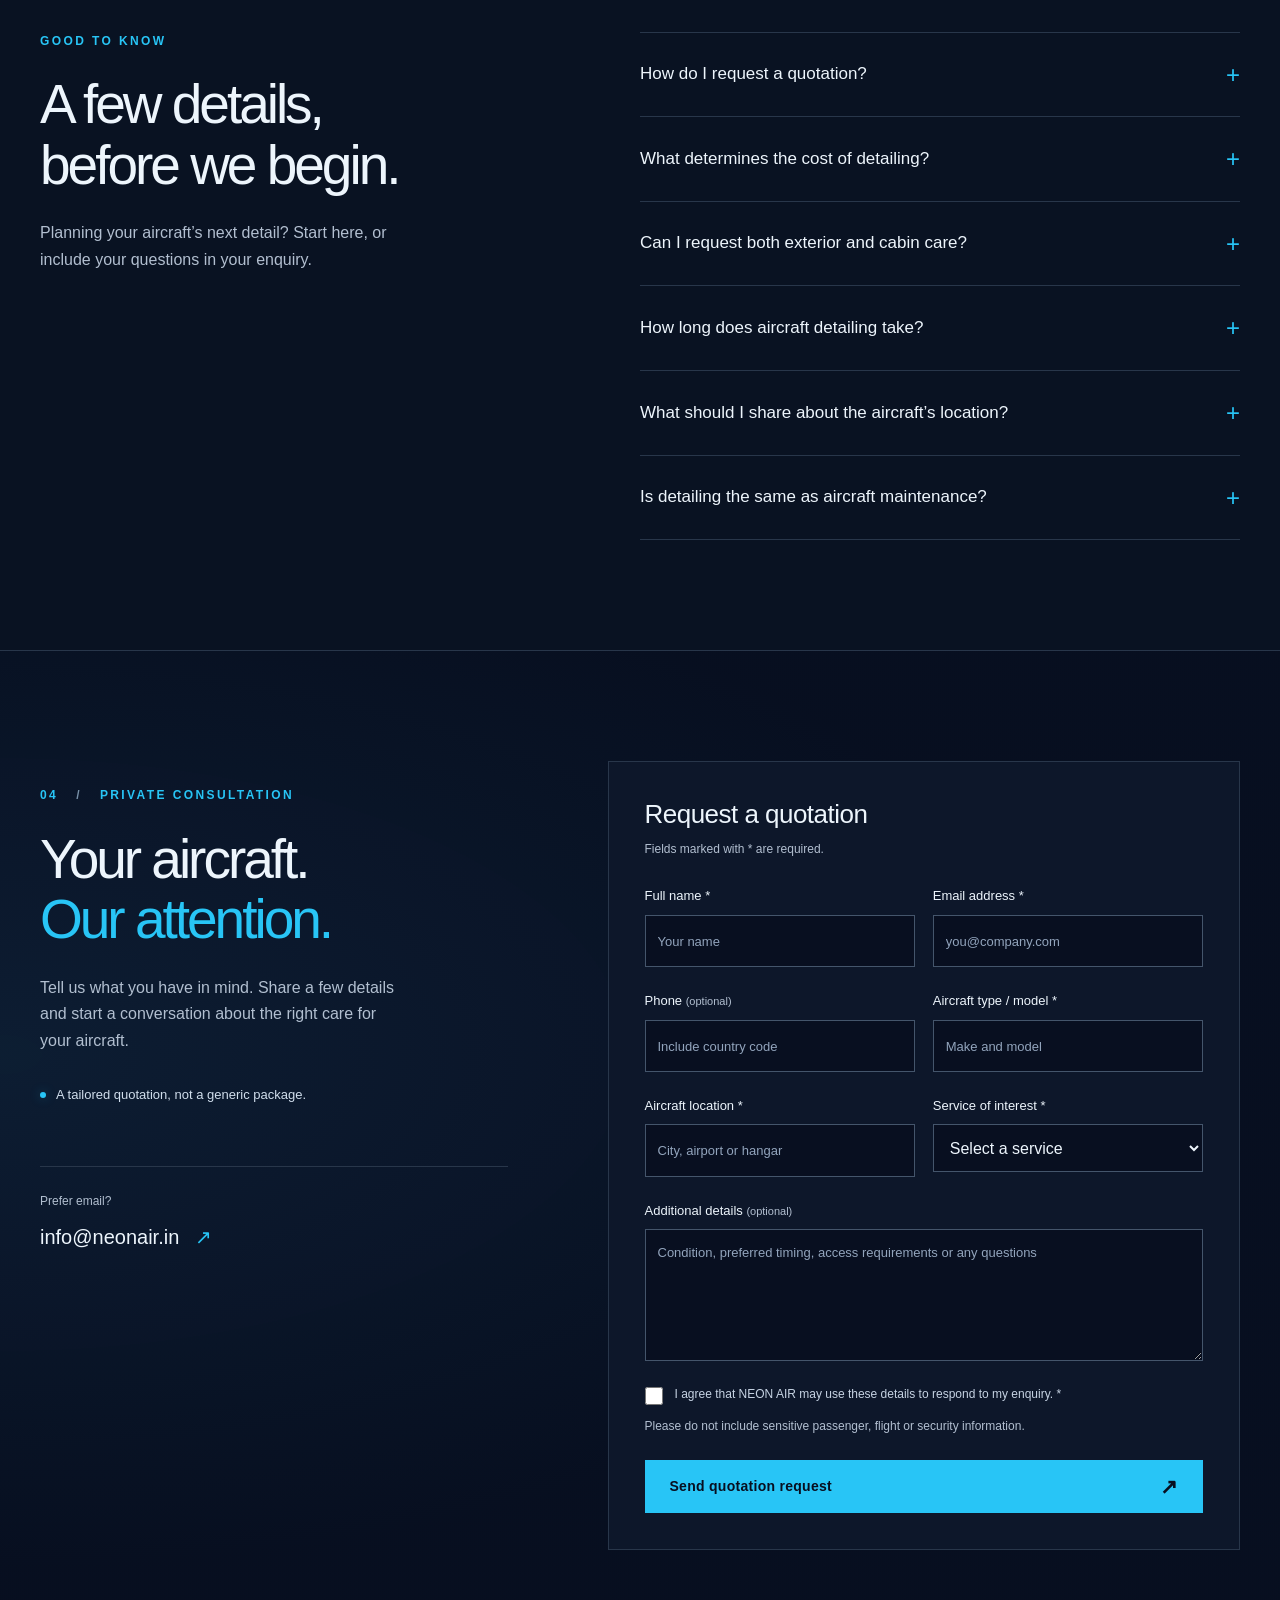
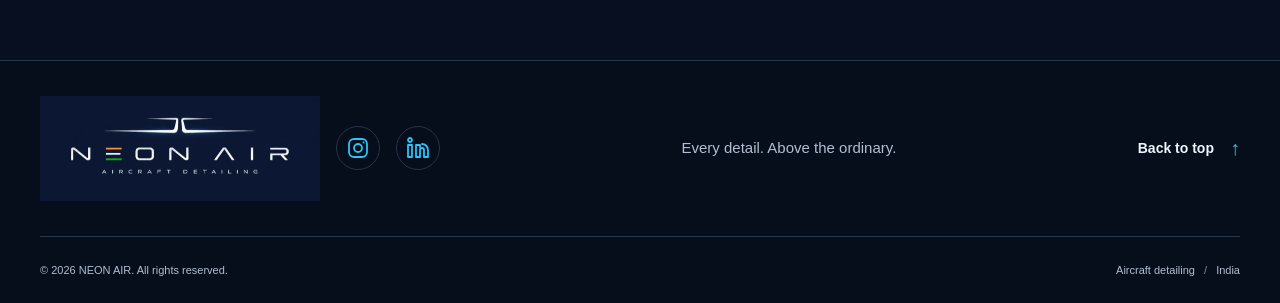
==== commit 7b50a5b5: "Finalize production HTML [source-fix]" ====
--- a/index.html
+++ b/index.html
@@ -4,10 +4,21 @@
   <meta charset="UTF-8">
   <meta name="viewport" content="width=device-width, initial-scale=1">
   <meta name="theme-color" content="#080f20">
-  <meta name="description" content="NEON AIR aircraft detailing in India. Explore Exterior Protection, surface protection and interior detailing, and request a tailored quotation for your aircraft.">
+  <meta name="description" content="NEON AIR aircraft detailing in India. Exterior protection, surface protection and interior detailing, tailored to your aircraft.">
+  <meta name="robots" content="index,follow,max-image-preview:large">
+  <meta name="referrer" content="strict-origin-when-cross-origin">
+  <link rel="canonical" href="https://221710314014.github.io/neon-air/">
+  <meta property="og:type" content="website">
+  <meta property="og:site_name" content="NEON AIR">
+  <meta property="og:title" content="NEON AIR | Aircraft Detailing in India">
+  <meta property="og:description" content="Exterior, cabin and protective aircraft detailing, tailored to your aircraft across India.">
+  <meta property="og:url" content="https://221710314014.github.io/neon-air/">
+  <meta property="og:image" content="https://221710314014.github.io/neon-air/hero-private-jet.webp">
+  <meta property="og:image:alt" content="Private jet in a blue-lit hangar">
+  <meta name="twitter:card" content="summary_large_image">
   <title>NEON AIR | Aircraft Detailing in India</title>
   <link rel="icon" href="neon-air-logo.webp" type="image/webp">
-  <link rel="preload" href="hero-private-jet.webp" as="image">
+  <link rel="preload" href="hero-private-jet.webp" as="image" type="image/webp">
   <link rel="stylesheet" href="styles.css">
   <script src="site.js" defer></script>
 </head>
@@ -139,9 +150,13 @@
     <section id="contact" class="section contact-section" aria-labelledby="contact-title">
       <div class="wrap contact-grid">
         <div class="contact-copy"><p class="eyebrow">04 <span class="divider">/</span> Private consultation</p><h2 id="contact-title">Your aircraft.<br><span>Our attention.</span></h2><p>Tell us what you have in mind. Share a few details and start a conversation about the right care for your aircraft.</p><div class="contact-note"><span class="status-dot" aria-hidden="true"></span><span>A tailored quotation, not a generic package.</span></div><div class="email-contact"><span>Prefer email?</span><a href="mailto:info@neonair.in">info@neonair.in <span aria-hidden="true">↗</span></a></div></div>
-        <form name="quotation" id="quotation-form" method="POST" action="/thank-you" data-netlify="true" netlify-honeypot="bot-field" class="quote-form">
-          <input type="hidden" name="form-name" value="quotation">
-          <p hidden><label>Leave this field empty: <input name="bot-field" tabindex="-1" autocomplete="off"></label></p>
+        <form name="quotation" id="quotation-form" method="POST" action="https://formsubmit.co/info@neonair.in" class="quote-form">
+          <input type="hidden" name="_subject" value="New NEON AIR quotation request">
+          <input type="hidden" name="_template" value="table">
+          <input type="hidden" name="_next" value="https://221710314014.github.io/neon-air/thank-you.html">
+          <input type="hidden" name="_url" value="https://221710314014.github.io/neon-air/">
+          <input type="hidden" name="_autoresponse" value="Thank you for contacting NEON AIR. We received your aircraft detailing enquiry and will follow up using the contact details you provided.">
+          <p hidden><label>Leave this field empty: <input name="_honey" tabindex="-1" autocomplete="off"></label></p>
           <h3>Request a quotation</h3><p class="form-intro">Fields marked with * are required.</p>
           <div class="form-grid">
             <div class="field"><label for="name">Full name *</label><input id="name" name="name" autocomplete="name" maxlength="120" required placeholder="Your name"></div>
@@ -156,11 +171,11 @@
           <p class="privacy-note">Please do not include sensitive passenger, flight or security information.</p>
           <button class="button button-filled submit-button" type="submit">Send quotation request <span aria-hidden="true">↗</span></button>
           <p class="form-status" id="form-status" role="status" aria-live="polite" aria-atomic="true"></p>
-          <noscript><p class="privacy-note">Submitting opens a confirmation page. JavaScript is not required.</p></noscript>
+          <noscript><p class="privacy-note">JavaScript is not required to submit this form.</p></noscript>
         </form>
       </div>
     </section>
   </main>
-  <footer><div class="wrap footer-main"><div class="footer-identity"><a class="brand footer-brand" href="#top" aria-label="NEON AIR home"><img src="neon-air-logo.webp" alt="NEON AIR Aircraft Detailing" width="1806" height="871" loading="lazy"></a><a class="instagram-link" href="https://www.instagram.com/neon_air.in?cplk=MTF4bDludWRhMzQxeA==" target="_blank" rel="noopener noreferrer" aria-label="NEON AIR on Instagram (@neon_air.in), opens in a new tab" title="Follow @neon_air.in on Instagram"><svg viewBox="0 0 24 24" width="24" height="24" fill="none" stroke="currentColor" stroke-width="1.8" aria-hidden="true" focusable="false"><rect x="3" y="3" width="18" height="18" rx="5"></rect><circle cx="12" cy="12" r="4"></circle><circle cx="17.5" cy="6.5" r="1" fill="currentColor" stroke="none"></circle></svg></a><a class="linkedin-link" href="https://www.linkedin.com/company/neon-airin/" target="_blank" rel="noopener noreferrer" aria-label="NEON AIR on LinkedIn, opens in a new tab" title="Follow NEON AIR on LinkedIn"><svg viewBox="0 0 24 24" width="24" height="24" fill="none" stroke="currentColor" stroke-width="1.8" stroke-linecap="round" stroke-linejoin="round" aria-hidden="true" focusable="false"><path d="M16 8a6 6 0 0 1 6 6v7h-4v-7a2 2 0 0 0-4 0v7h-4V9h4v2"></path><rect x="2" y="9" width="4" height="12"></rect><circle cx="4" cy="4" r="2"></circle></svg></a></div><p>Every detail. Above the ordinary.</p><a class="text-link" href="#top">Back to top <span aria-hidden="true">↑</span></a></div><div class="wrap footer-bottom"><span>© 2026 NEON AIR. All rights reserved.</span><span>Aircraft detailing <span class="divider">/</span> India</span></div></footer>
+  <footer><div class="wrap footer-main"><div class="footer-identity"><a class="brand footer-brand" href="#top" aria-label="NEON AIR home"><img src="neon-air-logo.webp" alt="NEON AIR Aircraft Detailing" width="1806" height="871" loading="lazy"></a><a class="instagram-link" href="https://www.instagram.com/neon_air.in/" target="_blank" rel="noopener noreferrer" aria-label="NEON AIR on Instagram (@neon_air.in), opens in a new tab" title="Follow @neon_air.in on Instagram"><svg viewBox="0 0 24 24" width="24" height="24" fill="none" stroke="currentColor" stroke-width="1.8" aria-hidden="true" focusable="false"><rect x="3" y="3" width="18" height="18" rx="5"></rect><circle cx="12" cy="12" r="4"></circle><circle cx="17.5" cy="6.5" r="1" fill="currentColor" stroke="none"></circle></svg></a><a class="linkedin-link" href="https://www.linkedin.com/company/neon-airin/" target="_blank" rel="noopener noreferrer" aria-label="NEON AIR on LinkedIn, opens in a new tab" title="Follow NEON AIR on LinkedIn"><svg viewBox="0 0 24 24" width="24" height="24" fill="none" stroke="currentColor" stroke-width="1.8" stroke-linecap="round" stroke-linejoin="round" aria-hidden="true" focusable="false"><path d="M16 8a6 6 0 0 1 6 6v7h-4v-7a2 2 0 0 0-4 0v7h-4V9h4v2"></path><rect x="2" y="9" width="4" height="12"></rect><circle cx="4" cy="4" r="2"></circle></svg></a></div><p>Every detail. Above the ordinary.</p><a class="text-link" href="#top">Back to top <span aria-hidden="true">↑</span></a></div><div class="wrap footer-bottom"><span>© 2026 NEON AIR. All rights reserved.</span><span>Aircraft detailing <span class="divider">/</span> India</span></div></footer>
 </body>
 </html>
--- a/styles.css
+++ b/styles.css
@@ -0,0 +1,264 @@
+:root {
+  --navy: #080f20;
+  --panel: #0d172a;
+  --blue: #28c5f6;
+  --white: #edf5fc;
+  --muted: #b2bfd0;
+  --line: #28364a;
+  --header-height: 140px;
+}
+* { box-sizing: border-box; }
+html { scroll-behavior: smooth; scroll-padding-top: calc(var(--header-offset, var(--header-height)) + 20px); }
+body { position: relative; isolation: isolate; margin: 0; background: var(--navy); color: var(--white); font-family: "Avenir Next", Avenir, "Segoe UI", sans-serif; font-size: 16px; line-height: 1.65; }
+body::before { content: ""; position: fixed; inset: 0; z-index: -1; pointer-events: none; background: linear-gradient(#080f204d, #080f2066), url("hero-private-jet.webp") center / cover no-repeat; }
+button, input, select, textarea { font: inherit; }
+button, a, input, select, textarea, summary { -webkit-tap-highlight-color: transparent; }
+a { color: inherit; text-decoration: none; }
+button { cursor: pointer; }
+img { display: block; max-width: 100%; }
+button:focus-visible, a:focus-visible, input:focus-visible, select:focus-visible, textarea:focus-visible, summary:focus-visible { outline: 2px solid var(--blue); outline-offset: 5px; }
+[hidden] { display: none !important; }
+.wrap { width: min(1320px, calc(100% - 80px)); margin-inline: auto; }
+.skip-link { position: fixed; top: 12px; left: 12px; z-index: 30; padding: 12px 20px; background: var(--white); color: var(--navy); transform: translateY(-180%); }
+.skip-link:focus { transform: translateY(0); }
+.site-header { position: sticky; top: 0; z-index: 10; background: #080f20f5; border-bottom: 1px solid var(--line); }
+.header-inner { min-height: var(--header-height); display: flex; align-items: center; justify-content: space-between; gap: 28px; }
+.brand { flex-shrink: 0; display: block; width: 350px; }
+.brand img { width: 350px; height: 116px; object-fit: cover; mix-blend-mode: screen; }
+.navigation { display: flex; gap: 25px; align-items: center; }
+.navigation > a:not(.button) { position: relative; font-size: 17px; font-weight: 500; padding-block: 13px; white-space: nowrap; }
+.navigation > a:not(.button)::after { content: ""; position: absolute; bottom: 5px; left: 0; width: 100%; height: 2px; background: var(--blue); transform: scaleX(0); transform-origin: left; transition: transform .2s; }
+.navigation > a:hover::after, .navigation > a[aria-current]::after { transform: scaleX(1); }
+.button { display: inline-flex; align-items: center; justify-content: center; gap: 22px; border: 1px solid var(--blue); padding: 15px 24px; color: var(--white); background: transparent; font-size: 14px; font-weight: 600; letter-spacing: .02em; line-height: 1.5; transition: background .2s, color .2s, transform .2s; }
+.button span { font-size: 21px; line-height: 1; }
+.button:hover { background: var(--blue); color: var(--navy); transform: translateY(-2px); }
+.button:active { transform: translateY(0); }
+.button-small { padding: 12px 17px; gap: 12px; }
+.button-filled { background: var(--blue); color: var(--navy); }
+.button-filled:hover { background: #9be7ff; }
+.hero { position: relative; isolation: isolate; min-height: 735px; background: transparent; }
+.hero::before { content: ""; position: absolute; inset: 0; z-index: -1; background: linear-gradient(90deg, #050c1bf2, #050c1bad 37%, #050c1b0d 75%), linear-gradient(0deg, #080f20, transparent 35%); }
+.hero-inner { min-height: 655px; display: flex; align-items: center; justify-content: space-between; }
+.hero-copy { max-width: 650px; padding-block: 65px; animation: enter .8s ease-out both; }
+.eyebrow { display: flex; align-items: center; gap: 12px; margin: 0 0 23px; color: var(--blue); font-size: 12px; font-weight: 600; letter-spacing: .2em; text-transform: uppercase; }
+.divider { color: #7890a8; margin-inline: 6px; }
+.status-dot { display: inline-block; width: 6px; height: 6px; flex-shrink: 0; border-radius: 50%; background: var(--blue); box-shadow: 0 0 12px #28c5f650; }
+h1, h2, h3, p { margin-top: 0; }
+h1, h2 { font-family: "Century Gothic", "Avenir Next", Avenir, sans-serif; font-weight: 500; letter-spacing: -.055em; }
+h1 { font-size: clamp(62px, 7.2vw, 104px); line-height: 1.01; margin-bottom: 28px; }
+h1 > span, .contact-copy h2 > span { color: var(--blue); }
+.hero-description { max-width: 440px; font-size: 18px; color: #c5d2e0; line-height: 1.75; margin-bottom: 32px; }
+.cta-row { display: flex; align-items: center; flex-wrap: wrap; gap: 24px; }
+.text-link { display: inline-flex; align-items: center; gap: 16px; font-size: 14px; font-weight: 600; padding-block: 8px; }
+.text-link span { color: var(--blue); font-size: 20px; transition: transform .2s; }
+.text-link:hover { color: var(--blue); }
+.text-link:hover span { transform: translate(2px, -2px); }
+.hero-caption { align-self: flex-end; display: flex; align-items: center; gap: 16px; padding-bottom: 84px; font-size: 12px; color: #e2edf8; letter-spacing: .08em; }
+.caption-line { width: 35px; height: 1px; background: var(--blue); }
+.hero-bottom { display: flex; align-items: center; justify-content: space-between; min-height: 80px; font-size: 11px; letter-spacing: .12em; text-transform: uppercase; color: var(--muted); }
+.hero-bottom a { padding: 12px 0; }
+.hero-bottom a:hover { color: var(--blue); }
+.hero-bottom a span { margin-left: 20px; color: var(--blue); }
+.service-strip { border-block: 1px solid var(--line); background: #0b1425b3; }
+.service-strip .wrap { display: grid; grid-template-columns: repeat(3, 1fr) auto; padding-block: 26px; gap: 24px; }
+.service-strip span { font-size: 12px; letter-spacing: .13em; text-transform: uppercase; }
+.service-strip .strip-location { color: var(--blue); }
+.section { padding-block: 110px; border-bottom: 1px solid var(--line); background: #080f2080; }
+.section-alt { background: #0b1424a6; }
+.section-heading { display: grid; grid-template-columns: 1.6fr 1fr; gap: 70px; align-items: end; margin-bottom: 55px; }
+h2 { font-size: clamp(36px, 4.3vw, 62px); line-height: 1.1; margin-bottom: 25px; }
+.section-heading h2 { margin-bottom: 0; }
+.muted-heading { color: #94a5b9; }
+.section-intro { max-width: 450px; color: var(--muted); margin-bottom: 0; }
+.services-grid { display: grid; grid-template-columns: repeat(3, 1fr); gap: 20px; }
+.service-card { position: relative; display: flex; flex-direction: column; align-items: flex-start; padding: 32px; border: 1px solid var(--line); background: linear-gradient(145deg, #101d32, #080f20); transition: border-color .25s, transform .25s; }
+.service-card:hover { border-color: #28c5f680; transform: translateY(-4px); }
+.service-number { font-size: 11px; letter-spacing: .17em; color: var(--blue); }
+.service-symbol { display: grid; place-items: center; width: 80px; height: 80px; margin-block: 28px 24px; border: 1px solid #28c5f640; background: #28c5f608; color: var(--blue); }
+.service-symbol svg { width: 56px; height: 56px; fill: none; stroke: currentColor; stroke-width: 1.5; stroke-linecap: round; stroke-linejoin: round; }
+.service-symbol .icon-accent { stroke: var(--white); }
+h3 { font-size: 24px; line-height: 1.25; letter-spacing: -.02em; font-weight: 500; margin-bottom: 14px; }
+.service-card p { color: var(--muted); font-size: 15px; }
+.service-card ul { padding-left: 17px; color: #c9d6e5; font-size: 13px; line-height: 2; margin: 0 0 26px; }
+.service-card li::marker { color: var(--blue); }
+.service-card .text-link { margin-top: auto; padding-top: 20px; width: 100%; border-top: 1px solid var(--line); justify-content: space-between; }
+.section-footnote { margin: 23px 0 0; color: var(--muted); font-size: 12px; }
+.process-grid { list-style: none; display: grid; grid-template-columns: repeat(4, 1fr); gap: 32px; margin: 0; padding: 0; }
+.process-grid li { border-top: 1px solid #49677d; padding-top: 24px; }
+.step-number { display: block; color: var(--blue); font-size: 14px; margin-bottom: 30px; letter-spacing: .1em; }
+.process-grid h3 { font-size: 23px; }
+.process-grid p { margin: 0; color: var(--muted); font-size: 15px; }
+.about-grid { display: grid; grid-template-columns: 1fr 1fr; gap: 80px; align-items: center; }
+.about-image { position: relative; min-width: 0; }
+.about-image img { width: 100%; height: 545px; object-fit: cover; object-position: 62%; }
+.image-caption { display: block; padding-top: 18px; color: var(--muted); font-size: 10px; letter-spacing: .14em; text-transform: uppercase; }
+.about-copy > p:not(.eyebrow) { color: var(--muted); }
+.about-principles { border-top: 1px solid var(--line); padding-top: 25px; margin-top: 30px; }
+.about-principles h3 { font-size: 17px; margin-bottom: 6px; }
+.about-principles p { font-size: 14px; color: var(--muted); }
+.coverage-section { background: #0b1424a6; }
+.coverage-grid { display: grid; grid-template-columns: 1.1fr 1fr; gap: 65px; align-items: start; }
+.coverage-map { min-width: 0; margin: 0; padding: 24px; border: 1px solid var(--line); background: radial-gradient(ellipse at 50% 45%, #102b41, #080f20 75%); }
+.map-heading { display: flex; justify-content: space-between; align-items: center; gap: 15px; }
+.map-heading .eyebrow { margin: 0; font-size: 10px; letter-spacing: .12em; }
+.map-key { display: inline-flex; align-items: center; gap: 8px; color: var(--muted); font-size: 11px; white-space: nowrap; }
+.coverage-map img { width: 100%; height: auto; margin-block: 22px; }
+.coverage-map figcaption { color: var(--muted); font-size: 11px; }
+.coverage-states { padding-top: 5px; }
+.coverage-states h3 { font-size: 28px; }
+.coverage-intro, .coverage-note { color: var(--muted); font-size: 14px; }
+.state-list { display: grid; grid-template-columns: 1fr 1fr; gap: 0 20px; list-style: none; padding: 0; margin: 28px 0; }
+.state-list li { min-width: 0; border-bottom: 1px solid var(--line); }
+.state-list a { display: flex; align-items: center; gap: 10px; min-height: 45px; padding-block: 10px; font-size: 13px; transition: color .2s, background .2s; }
+.state-list a:hover { color: var(--blue); background: #28c5f608; }
+.state-number { flex-shrink: 0; color: var(--blue); font-size: 10px; letter-spacing: .07em; }
+.state-arrow { margin-left: auto; color: var(--blue); }
+.coverage-note { margin-bottom: 22px; }
+.faq-grid { display: grid; grid-template-columns: 1fr 1.2fr; gap: 100px; }
+.faq-grid .section-intro { max-width: 350px; }
+.faq-list { border-top: 1px solid var(--line); }
+.faq-list details { border-bottom: 1px solid var(--line); }
+.faq-list summary { display: flex; align-items: center; justify-content: space-between; gap: 20px; padding: 22px 0; list-style: none; cursor: pointer; font-size: 17px; }
+.faq-list summary::-webkit-details-marker { display: none; }
+.faq-list summary::after { content: "+"; color: var(--blue); font-size: 24px; }
+.faq-list details[open] summary::after { content: "−"; }
+.faq-list summary:hover { color: var(--blue); }
+.faq-list details p { color: var(--muted); font-size: 15px; padding-right: 30px; margin-bottom: 25px; }
+.contact-section { background: radial-gradient(ellipse at 0 40%, #10284099 0, #080f20a6 60%); }
+.contact-grid { display: grid; grid-template-columns: .85fr 1.15fr; gap: 100px; align-items: start; }
+.contact-copy { padding-top: 25px; }
+.contact-copy > p:not(.eyebrow) { color: var(--muted); max-width: 370px; }
+.contact-note { display: flex; align-items: center; gap: 10px; font-size: 13px; color: #d1deec; margin-top: 30px; }
+.email-contact { margin-top: 60px; padding-top: 25px; border-top: 1px solid var(--line); }
+.email-contact > span { display: block; font-size: 12px; color: var(--muted); margin-bottom: 10px; }
+.email-contact a { font-size: 20px; overflow-wrap: anywhere; }
+.email-contact a span { color: var(--blue); margin-left: 10px; }
+.quote-form { background: var(--panel); border: 1px solid var(--line); padding: 36px; min-width: 0; }
+.quote-form h3 { font-size: 26px; margin-bottom: 9px; }
+.form-intro, .privacy-note { font-size: 12px; color: var(--muted); }
+.form-intro { margin-bottom: 26px; }
+.form-grid { display: grid; grid-template-columns: 1fr 1fr; gap: 23px 18px; }
+.field { min-width: 0; }
+.field-wide { grid-column: 1 / -1; }
+.field label { display: block; font-size: 13px; margin-bottom: 8px; }
+.field label span { color: var(--muted); font-size: 11px; }
+.field input, .field select, .field textarea { display: block; width: 100%; min-height: 48px; border: 1px solid #44556b; border-radius: 0; background: #080f20; color: var(--white); padding: 12px; font-size: 16px; transition: border-color .2s; }
+.field textarea { resize: vertical; min-height: 110px; }
+.field select { color-scheme: dark; }
+.field input::placeholder, .field textarea::placeholder { color: #92a4bc; font-size: 13px; opacity: 1; }
+.field input:hover, .field select:hover, .field textarea:hover { border-color: #7890a8; }
+.consent { display: flex; align-items: flex-start; gap: 12px; margin-block: 24px 12px; font-size: 12px; color: #c6d3e3; cursor: pointer; }
+.consent input { flex-shrink: 0; width: 18px; height: 18px; margin: 2px 0 0; accent-color: var(--blue); }
+.privacy-note { margin-bottom: 23px; }
+.submit-button { width: 100%; justify-content: space-between; }
+.button:disabled { cursor: wait; opacity: .65; transform: none; }
+.form-status { margin: 0; font-size: 14px; overflow-wrap: anywhere; }
+.form-status:not(:empty) { margin-top: 18px; }
+.form-status[data-state="error"] { color: #ffb8b8; }
+.form-status[data-state="success"] { color: #9aebcd; }
+footer { background: #060d1ab3; }
+.footer-main { display: flex; align-items: center; justify-content: space-between; gap: 28px; padding-block: 35px; }
+.footer-identity { display: flex; align-items: center; gap: 16px; flex: 0 1 400px; min-width: 0; max-width: 100%; }
+.footer-brand { width: 280px; flex-shrink: 1; min-width: 0; }
+.footer-identity .footer-brand img { width: 100%; height: 105px; }
+.instagram-link, .linkedin-link { display: inline-flex; align-items: center; justify-content: center; flex-shrink: 0; width: 44px; height: 44px; border: 1px solid var(--line); border-radius: 50%; color: var(--blue); transition: background .2s, border-color .2s, color .2s; }
+.instagram-link:hover, .linkedin-link:hover { background: var(--blue); border-color: var(--blue); color: var(--navy); }
+.footer-main p { font-size: 15px; color: var(--muted); margin-bottom: 0; }
+.footer-bottom { display: flex; align-items: center; justify-content: space-between; border-top: 1px solid var(--line); padding-block: 24px; font-size: 11px; color: var(--muted); }
+.confirmation-main { min-height: 75vh; display: grid; place-items: center; padding-block: 80px; }
+.confirmation-card { max-width: 650px; border-top: 2px solid var(--blue); padding-top: 40px; }
+.confirmation-card p:not(.eyebrow) { color: var(--muted); }
+@keyframes enter { from { opacity: 0; transform: translateY(18px); } to { opacity: 1; transform: translateY(0); } }
+@media (min-width: 1500px) { .brand, .brand img { width: 390px; } .brand img { height: 126px; } .footer-brand { width: 280px; } .footer-brand img { width: 100%; height: 105px; } }
+@media (max-width: 1200px) {
+  :root { --header-height: 112px; }
+  .wrap { width: calc(100% - 56px); }
+  .brand, .brand img { width: 290px; }
+  .brand img { height: 96px; }
+  .header-inner { gap: 20px; }
+  .navigation { gap: 18px; }
+  .navigation > a:not(.button) { font-size: 18px; }
+  .section-heading, .about-grid, .faq-grid, .contact-grid { gap: 45px; }
+  .service-card { padding: 25px; }
+  .service-card h3 { font-size: 22px; }
+  .hero-caption { display: none; }
+  .coverage-grid { gap: 30px; }
+  .coverage-map { padding: 20px; }
+  .state-list { gap: 0 12px; }
+}
+@media (max-width: 1100px) {
+  .navigation .nav-quote { display: none; }
+}
+@media (max-width: 900px) {
+  :root { --header-offset: 200px; }
+  .header-inner { flex-wrap: nowrap; gap: 20px; }
+  .navigation { flex: 1; min-width: 0; flex-wrap: wrap; justify-content: flex-end; gap: 4px 20px; padding-block: 14px 0; }
+  .navigation > a:not(.button) { font-size: 17px; padding-block: 8px; }
+}
+@media (max-width: 800px) {
+  .wrap { width: calc(100% - 40px); }
+  body::before { background-position: center, 62% center; }
+  .hero { min-height: 670px; }
+  .hero::before { background: linear-gradient(90deg, #050c1bf5, #050c1bba 65%, #050c1b55), linear-gradient(0deg, var(--navy), transparent 40%); }
+  .hero-inner { min-height: 590px; }
+  .hero-copy { padding-block: 50px; }
+  h1 { font-size: clamp(58px, 10vw, 78px); }
+  .hero-bottom > span { max-width: 210px; }
+  .service-strip .wrap { grid-template-columns: 1fr 1fr; gap: 15px; }
+  .service-strip span { font-size: 10px; }
+  .section { padding-block: 75px; }
+  .section-heading, .about-grid, .faq-grid, .contact-grid { grid-template-columns: 1fr; gap: 30px; }
+  .section-heading { margin-bottom: 35px; }
+  .services-grid { grid-template-columns: 1fr; }
+  .service-card { padding: 30px; }
+  .service-symbol { position: absolute; right: 24px; top: 18px; width: 54px; height: 54px; margin: 0; }
+  .service-symbol svg { width: 38px; height: 38px; }
+  .service-card h3 { margin-top: 25px; font-size: 27px; }
+  .service-card ul { margin-bottom: 18px; }
+  .process-grid { grid-template-columns: 1fr 1fr; gap: 35px 24px; }
+  .step-number { margin-bottom: 18px; }
+  .about-image img { height: 370px; }
+  .about-copy { padding-top: 12px; }
+  .faq-grid .section-intro { max-width: 450px; }
+  .coverage-grid { grid-template-columns: 1fr; }
+  .coverage-map { width: 100%; max-width: 620px; margin-inline: auto; }
+  .coverage-states { padding-top: 10px; }
+  .contact-copy { padding-top: 0; }
+  .email-contact { margin-top: 25px; }
+  .footer-main { flex-wrap: wrap; }
+  .footer-main p { order: 3; width: 100%; }
+}
+@media (max-width: 480px) {
+  :root { --header-height: 100px; --header-offset: 300px; }
+  .brand, .brand img { width: 240px; }
+  .brand img { height: 90px; }
+  .header-inner { gap: 12px; }
+  .header-inner > .brand { width: min(240px, calc(100vw - 160px)); }
+  .header-inner > .brand img { width: 100%; height: auto; object-fit: contain; }
+  .header-inner .navigation { min-width: 100px; }
+  .navigation { justify-content: flex-start; gap: 0 8px; padding-bottom: 12px; }
+  .navigation > a:not(.button) { font-size: 16px; padding: 8px 0; }
+  .navigation > a:not(.button)::after { display: none; }
+  .navigation > a[aria-current] { color: var(--blue); }
+  .hero-description { font-size: 16px; }
+  .hero-bottom { font-size: 9px; gap: 15px; }
+  .hero-bottom a { white-space: nowrap; }
+  .hero-bottom a span { margin-left: 5px; }
+  .eyebrow { font-size: 10px; letter-spacing: .14em; }
+  .cta-row { gap: 14px; }
+  .cta-row > .button { width: 100%; justify-content: space-between; }
+  .process-grid { grid-template-columns: 1fr; }
+  .about-image img { height: 290px; }
+  .quote-form { padding: 24px 20px; }
+  .form-grid { grid-template-columns: 1fr; }
+  .footer-main { gap: 10px; }
+  .coverage-map { padding: 15px; }
+  .map-heading { flex-wrap: wrap; gap: 8px; }
+  .state-list a { gap: 7px; font-size: 12px; }
+  .state-arrow { display: none; }
+  .footer-bottom { align-items: flex-start; flex-direction: column; gap: 12px; }
+}
+@media (prefers-reduced-motion: reduce) {
+  html { scroll-behavior: auto; }
+  *, *::before, *::after { animation: none !important; transition: none !important; }
+}
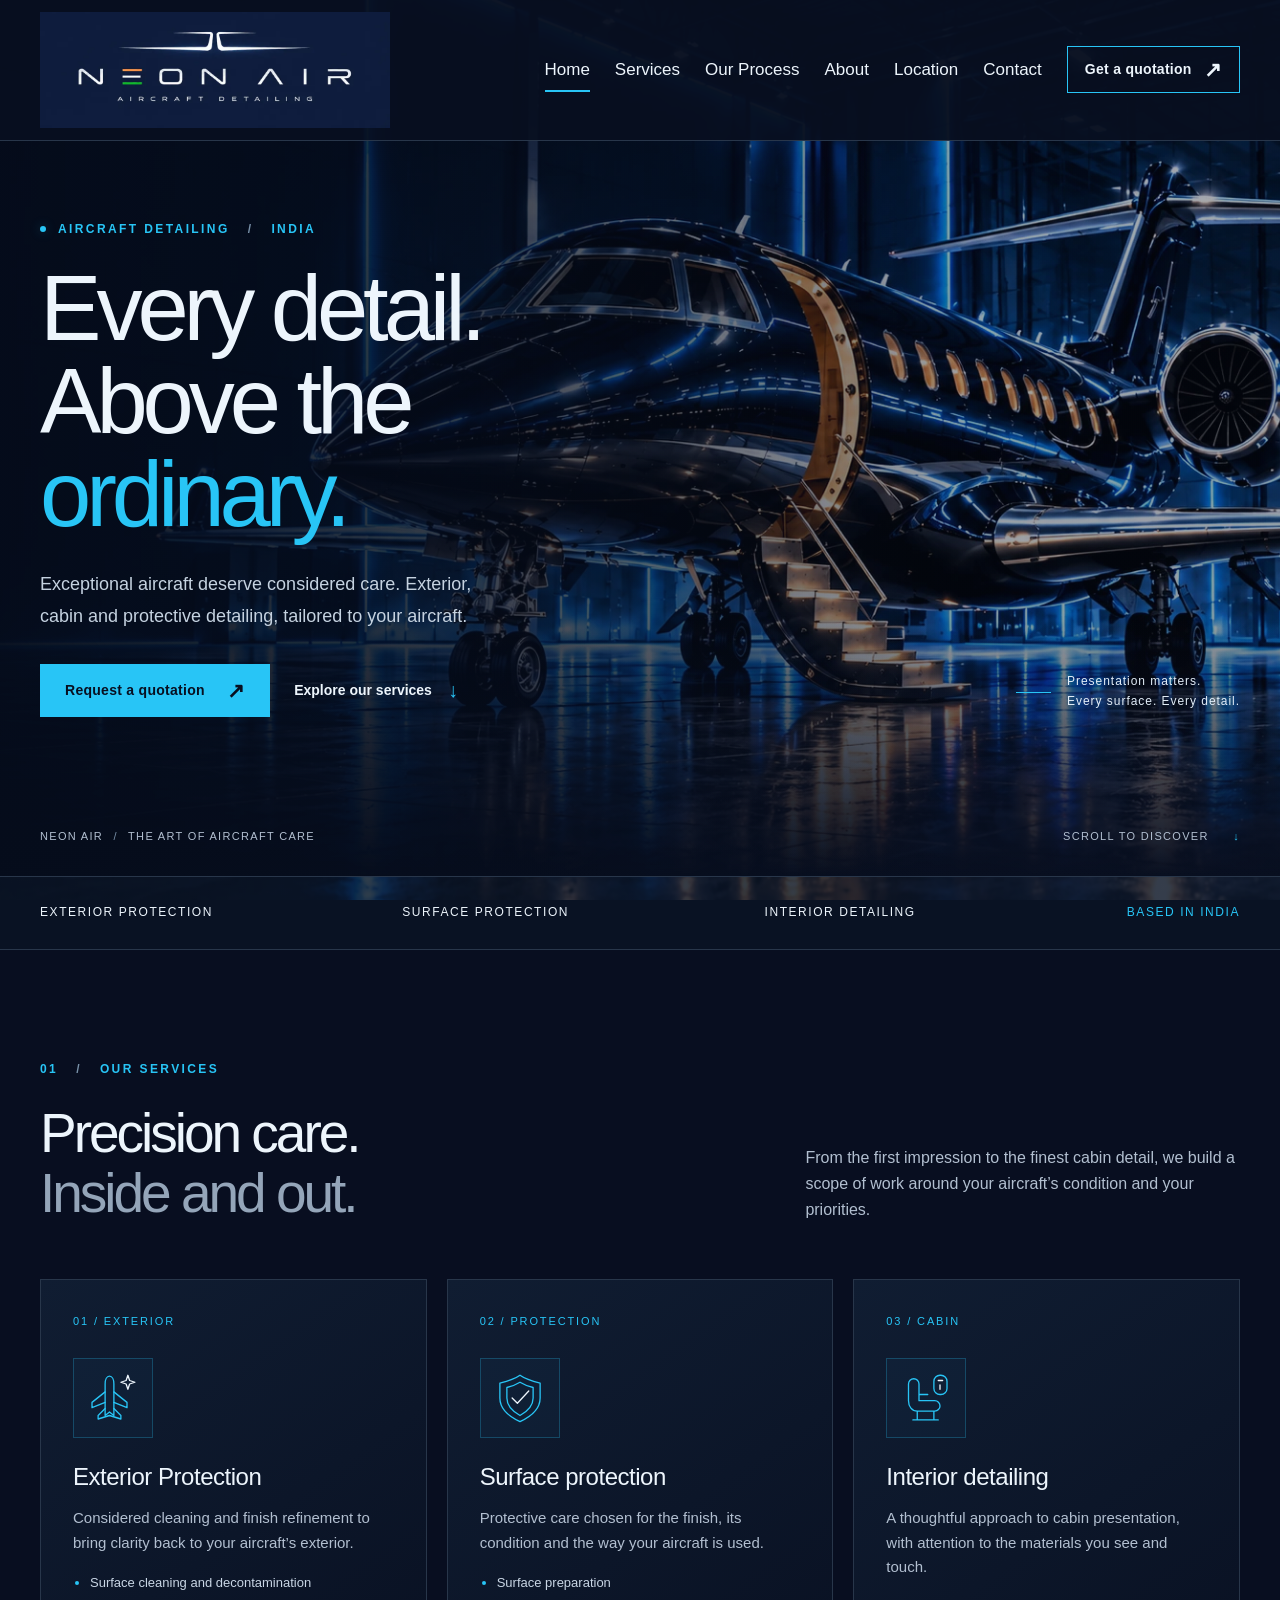
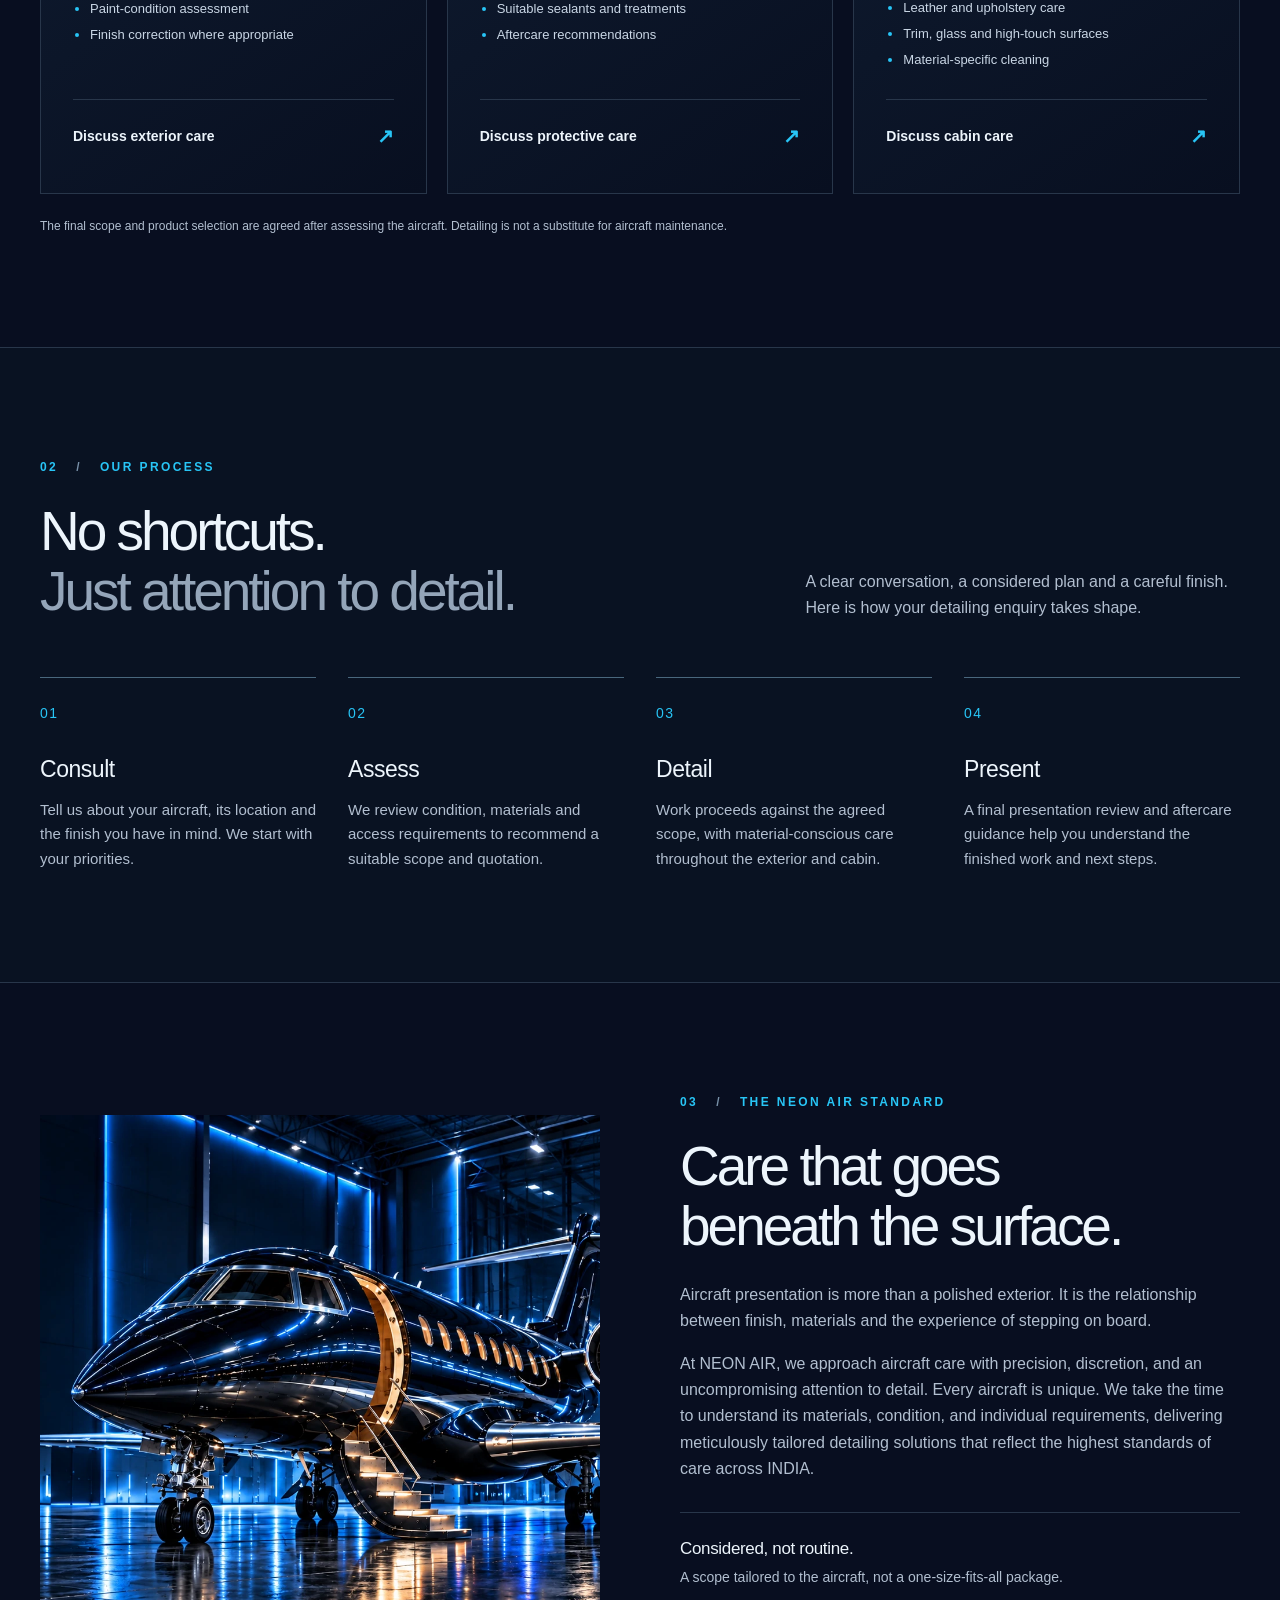
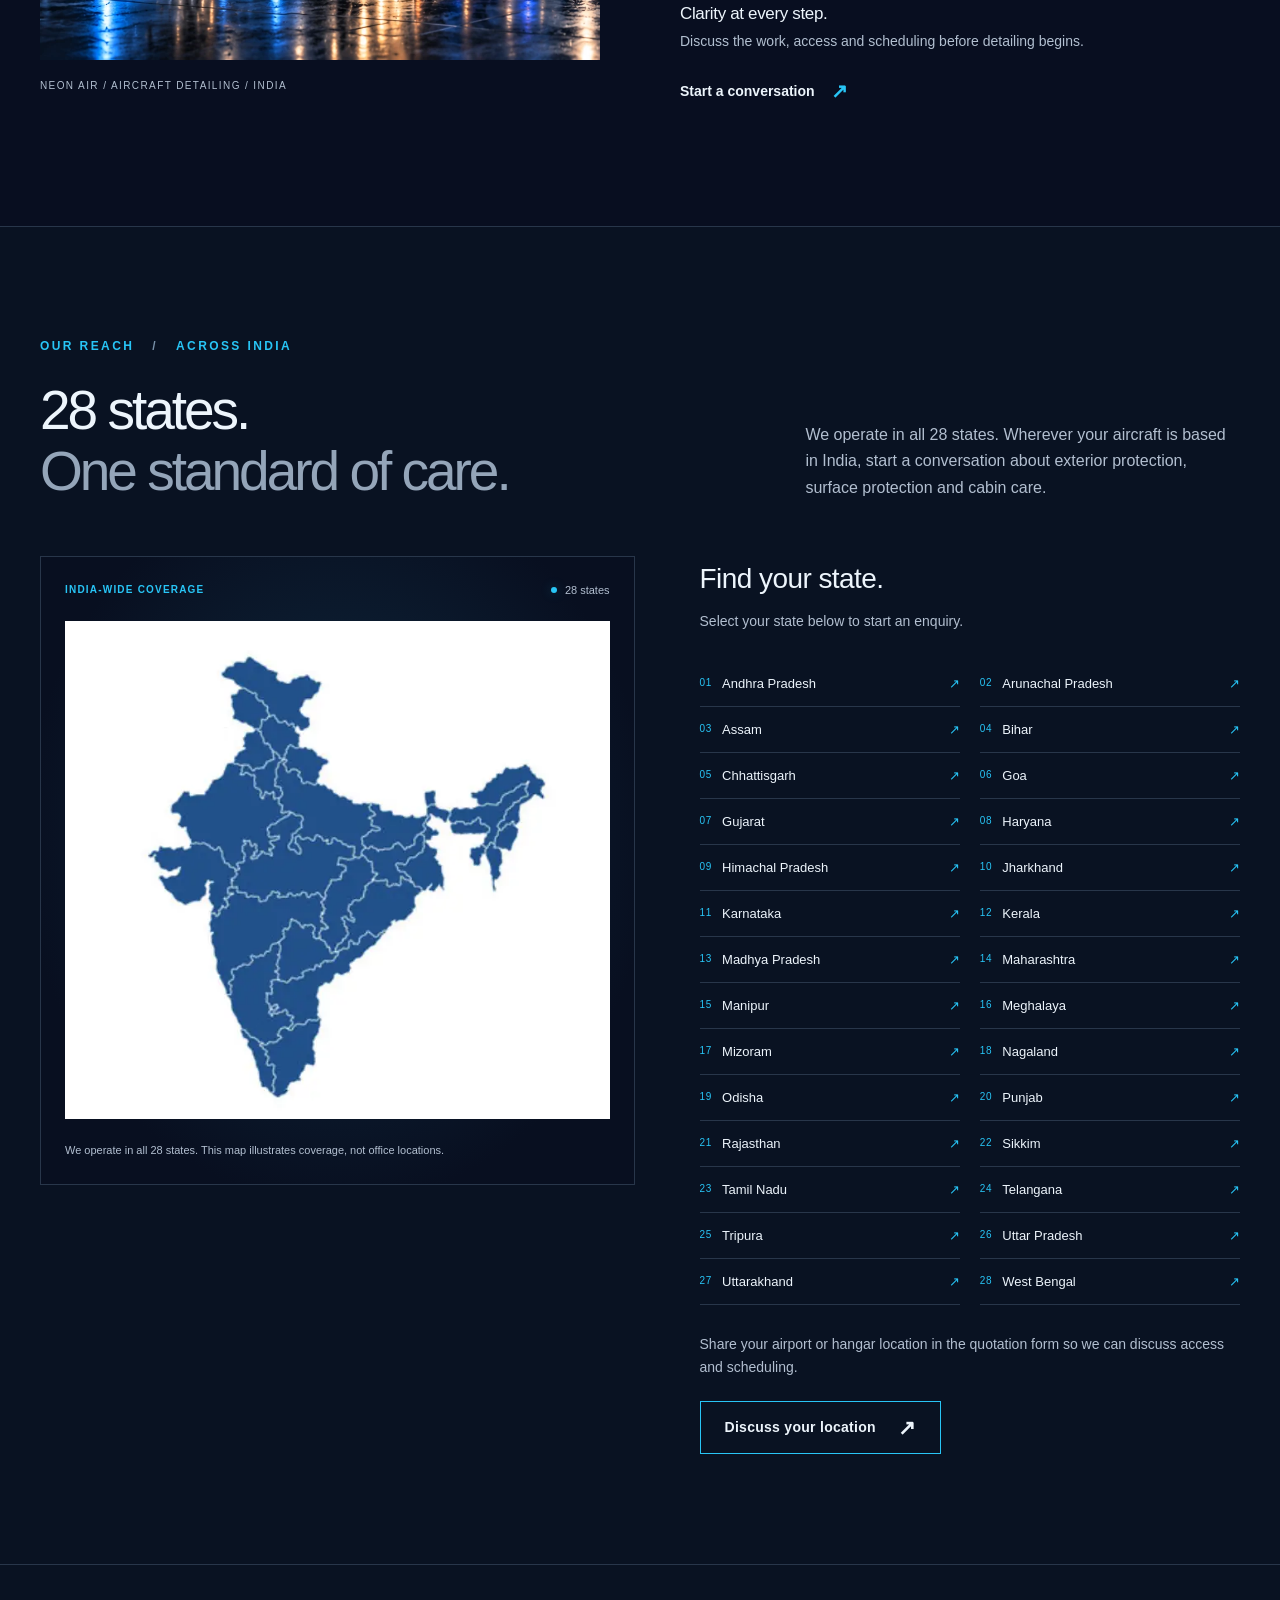
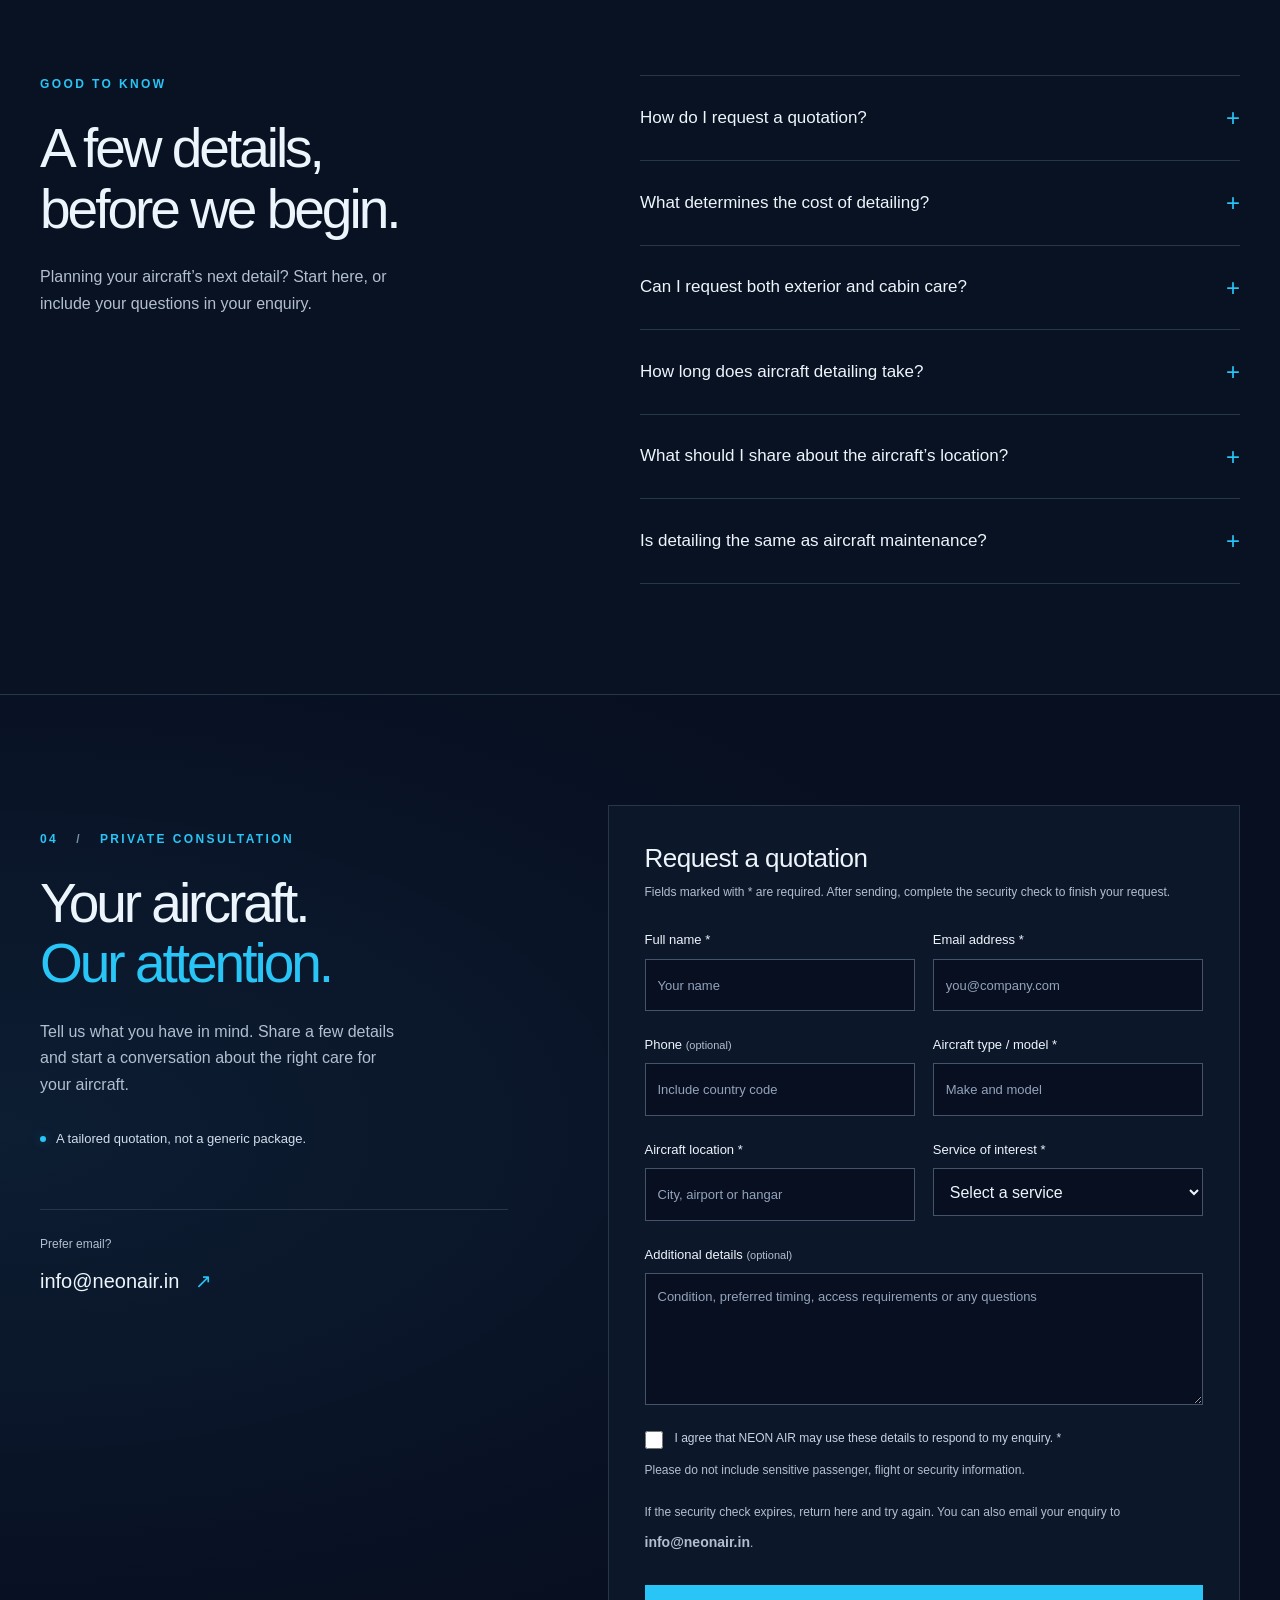
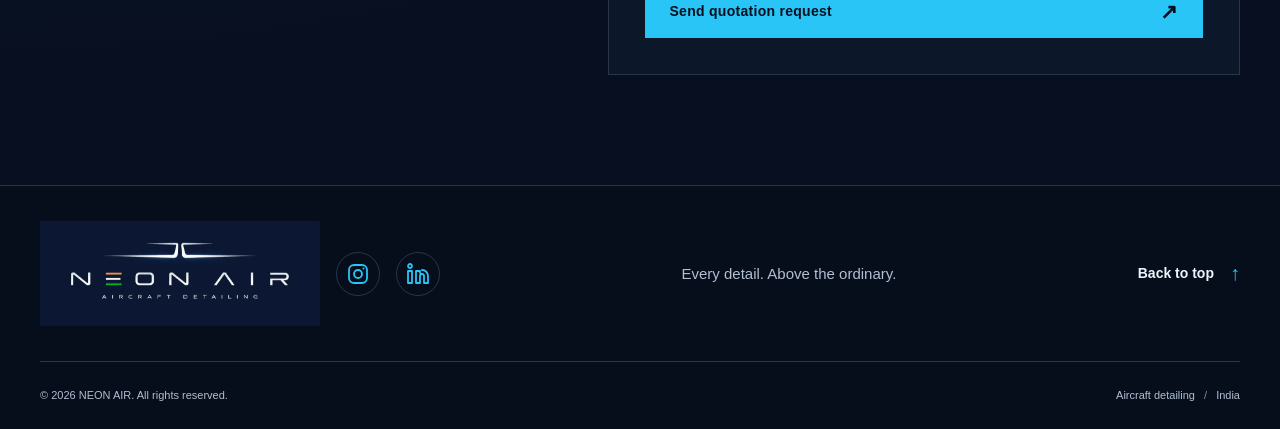
==== commit 9b7043db: "Address Nikhil's image quality, copy and confirmation readability feedback Use the original-resoluti" ====
--- a/index.html
+++ b/index.html
@@ -7,20 +7,22 @@
   <meta name="description" content="NEON AIR aircraft detailing in India. Exterior protection, surface protection and interior detailing, tailored to your aircraft.">
   <meta name="robots" content="index,follow,max-image-preview:large">
   <meta name="referrer" content="strict-origin-when-cross-origin">
-  <link rel="canonical" href="https://221710314014.github.io/neon-air/">
+  <link rel="canonical" href="https://neonair.in/">
   <meta property="og:type" content="website">
   <meta property="og:site_name" content="NEON AIR">
   <meta property="og:title" content="NEON AIR | Aircraft Detailing in India">
   <meta property="og:description" content="Exterior, cabin and protective aircraft detailing, tailored to your aircraft across India.">
-  <meta property="og:url" content="https://221710314014.github.io/neon-air/">
-  <meta property="og:image" content="https://221710314014.github.io/neon-air/hero-private-jet.webp">
+  <meta property="og:url" content="https://neonair.in/">
+  <meta property="og:image" content="https://neonair.in/hero-private-jet-hq.webp">
   <meta property="og:image:alt" content="Private jet in a blue-lit hangar">
   <meta name="twitter:card" content="summary_large_image">
   <title>NEON AIR | Aircraft Detailing in India</title>
   <link rel="icon" href="neon-air-logo.webp" type="image/webp">
-  <link rel="preload" href="hero-private-jet.webp" as="image" type="image/webp">
-  <link rel="stylesheet" href="styles.css">
-  <script src="site.js" defer></script>
+  <link rel="preconnect" href="https://formsubmit.co">
+  <link rel="dns-prefetch" href="https://www.google.com">
+  <link rel="preload" href="hero-private-jet-hq.webp" as="image" type="image/webp">
+  <link rel="stylesheet" href="styles.css?v=20261022">
+  <script src="site.js?v=20261022" defer></script>
 </head>
 <body>
   <a class="skip-link" href="#main">Skip to content</a>
@@ -83,8 +85,8 @@
 
     <section id="about" class="section" aria-labelledby="about-title">
       <div class="wrap about-grid">
-        <div class="about-image"><img src="hero-private-jet.webp" alt="Private jet in a blue-lit hangar" width="1672" height="941" loading="lazy"><span class="image-caption">NEON AIR / Aircraft detailing / India</span></div>
-        <div class="about-copy"><p class="eyebrow">03 <span class="divider">/</span> The NEON AIR standard</p><h2 id="about-title">Care that goes<br>beneath the surface.</h2><p>Aircraft presentation is more than a polished exterior. It is the relationship between finish, materials and the experience of stepping on board.</p><p>NEON AIR brings a detail-focused approach to aircraft care in India. We start by understanding your aircraft, then shape the work around its surfaces, condition and your expectations.</p><div class="about-principles"><div><h3>Considered, not routine.</h3><p>A scope tailored to the aircraft, not a one-size-fits-all package.</p></div><div><h3>Clarity at every step.</h3><p>Discuss the work, access and scheduling before detailing begins.</p></div></div><a class="text-link" href="#contact">Start a conversation <span aria-hidden="true">↗</span></a></div>
+        <div class="about-image"><img src="hero-private-jet-hq.webp" alt="Private jet in a blue-lit hangar" width="1671" height="941" loading="lazy" decoding="async"><span class="image-caption">NEON AIR / Aircraft detailing / India</span></div>
+        <div class="about-copy"><p class="eyebrow">03 <span class="divider">/</span> The NEON AIR standard</p><h2 id="about-title">Care that goes<br>beneath the surface.</h2><p>Aircraft presentation is more than a polished exterior. It is the relationship between finish, materials and the experience of stepping on board.</p><p>At NEON AIR, we approach aircraft care with precision, discretion, and an uncompromising attention to detail. Every aircraft is unique. We take the time to understand its materials, condition, and individual requirements, delivering meticulously tailored detailing solutions that reflect the highest standards of care across INDIA.</p><div class="about-principles"><div><h3>Considered, not routine.</h3><p>A scope tailored to the aircraft, not a one-size-fits-all package.</p></div><div><h3>Clarity at every step.</h3><p>Discuss the work, access and scheduling before detailing begins.</p></div></div><a class="text-link" href="#contact">Start a conversation <span aria-hidden="true">↗</span></a></div>
       </div>
     </section>
 
@@ -153,11 +155,11 @@
         <form name="quotation" id="quotation-form" method="POST" action="https://formsubmit.co/info@neonair.in" class="quote-form">
           <input type="hidden" name="_subject" value="New NEON AIR quotation request">
           <input type="hidden" name="_template" value="table">
-          <input type="hidden" name="_next" value="https://221710314014.github.io/neon-air/thank-you.html">
-          <input type="hidden" name="_url" value="https://221710314014.github.io/neon-air/">
+          <input type="hidden" name="_next" value="https://neonair.in/thank-you.html">
+          <input type="hidden" name="_url" value="https://neonair.in/">
           <input type="hidden" name="_autoresponse" value="Thank you for contacting NEON AIR. We received your aircraft detailing enquiry and will follow up using the contact details you provided.">
           <p hidden><label>Leave this field empty: <input name="_honey" tabindex="-1" autocomplete="off"></label></p>
-          <h3>Request a quotation</h3><p class="form-intro">Fields marked with * are required.</p>
+          <h3>Request a quotation</h3><p class="form-intro">Fields marked with * are required. After sending, complete the security check to finish your request.</p>
           <div class="form-grid">
             <div class="field"><label for="name">Full name *</label><input id="name" name="name" autocomplete="name" maxlength="120" required placeholder="Your name"></div>
             <div class="field"><label for="email">Email address *</label><input id="email" name="email" type="email" autocomplete="email" maxlength="254" required placeholder="you@company.com"></div>
@@ -169,6 +171,7 @@
           </div>
           <label class="consent"><input type="checkbox" name="consent" value="agreed" required><span>I agree that NEON AIR may use these details to respond to my enquiry. *</span></label>
           <p class="privacy-note">Please do not include sensitive passenger, flight or security information.</p>
+          <p class="privacy-note">If the security check expires, return here and try again. You can also email your enquiry to <a class="text-link" href="mailto:info@neonair.in">info@neonair.in</a>.</p>
           <button class="button button-filled submit-button" type="submit">Send quotation request <span aria-hidden="true">↗</span></button>
           <p class="form-status" id="form-status" role="status" aria-live="polite" aria-atomic="true"></p>
           <noscript><p class="privacy-note">JavaScript is not required to submit this form.</p></noscript>
@@ -179,3 +182,4 @@
   <footer><div class="wrap footer-main"><div class="footer-identity"><a class="brand footer-brand" href="#top" aria-label="NEON AIR home"><img src="neon-air-logo.webp" alt="NEON AIR Aircraft Detailing" width="1806" height="871" loading="lazy"></a><a class="instagram-link" href="https://www.instagram.com/neon_air.in/" target="_blank" rel="noopener noreferrer" aria-label="NEON AIR on Instagram (@neon_air.in), opens in a new tab" title="Follow @neon_air.in on Instagram"><svg viewBox="0 0 24 24" width="24" height="24" fill="none" stroke="currentColor" stroke-width="1.8" aria-hidden="true" focusable="false"><rect x="3" y="3" width="18" height="18" rx="5"></rect><circle cx="12" cy="12" r="4"></circle><circle cx="17.5" cy="6.5" r="1" fill="currentColor" stroke="none"></circle></svg></a><a class="linkedin-link" href="https://www.linkedin.com/company/neon-airin/" target="_blank" rel="noopener noreferrer" aria-label="NEON AIR on LinkedIn, opens in a new tab" title="Follow NEON AIR on LinkedIn"><svg viewBox="0 0 24 24" width="24" height="24" fill="none" stroke="currentColor" stroke-width="1.8" stroke-linecap="round" stroke-linejoin="round" aria-hidden="true" focusable="false"><path d="M16 8a6 6 0 0 1 6 6v7h-4v-7a2 2 0 0 0-4 0v7h-4V9h4v2"></path><rect x="2" y="9" width="4" height="12"></rect><circle cx="4" cy="4" r="2"></circle></svg></a></div><p>Every detail. Above the ordinary.</p><a class="text-link" href="#top">Back to top <span aria-hidden="true">↑</span></a></div><div class="wrap footer-bottom"><span>© 2026 NEON AIR. All rights reserved.</span><span>Aircraft detailing <span class="divider">/</span> India</span></div></footer>
 </body>
 </html>
+
--- a/styles.css
+++ b/styles.css
@@ -10,7 +10,7 @@
 * { box-sizing: border-box; }
 html { scroll-behavior: smooth; scroll-padding-top: calc(var(--header-offset, var(--header-height)) + 20px); }
 body { position: relative; isolation: isolate; margin: 0; background: var(--navy); color: var(--white); font-family: "Avenir Next", Avenir, "Segoe UI", sans-serif; font-size: 16px; line-height: 1.65; }
-body::before { content: ""; position: fixed; inset: 0; z-index: -1; pointer-events: none; background: linear-gradient(#080f204d, #080f2066), url("hero-private-jet.webp") center / cover no-repeat; }
+body::before { content: ""; position: fixed; inset: 0; z-index: -1; pointer-events: none; background: linear-gradient(#080f204d, #080f2066), url("hero-private-jet-hq.webp") center / cover no-repeat; }
 button, input, select, textarea { font: inherit; }
 button, a, input, select, textarea, summary { -webkit-tap-highlight-color: transparent; }
 a { color: inherit; text-decoration: none; }
@@ -166,8 +166,11 @@
 .footer-main p { font-size: 15px; color: var(--muted); margin-bottom: 0; }
 .footer-bottom { display: flex; align-items: center; justify-content: space-between; border-top: 1px solid var(--line); padding-block: 24px; font-size: 11px; color: var(--muted); }
 .confirmation-main { min-height: 75vh; display: grid; place-items: center; padding-block: 80px; }
-.confirmation-card { max-width: 650px; border-top: 2px solid var(--blue); padding-top: 40px; }
-.confirmation-card p:not(.eyebrow) { color: var(--muted); }
+.confirmation-card { width: 100%; max-width: 780px; border-top: 2px solid var(--blue); padding-top: 40px; }
+.confirmation-card h1 { font-size: clamp(52px, 7vw, 88px); line-height: 1.08; }
+.confirmation-card .eyebrow { font-size: clamp(13px, 2vw, 16px); }
+.confirmation-card p:not(.eyebrow) { color: var(--muted); font-size: clamp(18px, 2vw, 22px); line-height: 1.7; }
+.confirmation-card .button { font-size: 17px; }
 @keyframes enter { from { opacity: 0; transform: translateY(18px); } to { opacity: 1; transform: translateY(0); } }
 @media (min-width: 1500px) { .brand, .brand img { width: 390px; } .brand img { height: 126px; } .footer-brand { width: 280px; } .footer-brand img { width: 100%; height: 105px; } }
 @media (max-width: 1200px) {
@@ -262,3 +265,4 @@
   html { scroll-behavior: auto; }
   *, *::before, *::after { animation: none !important; transition: none !important; }
 }
+
